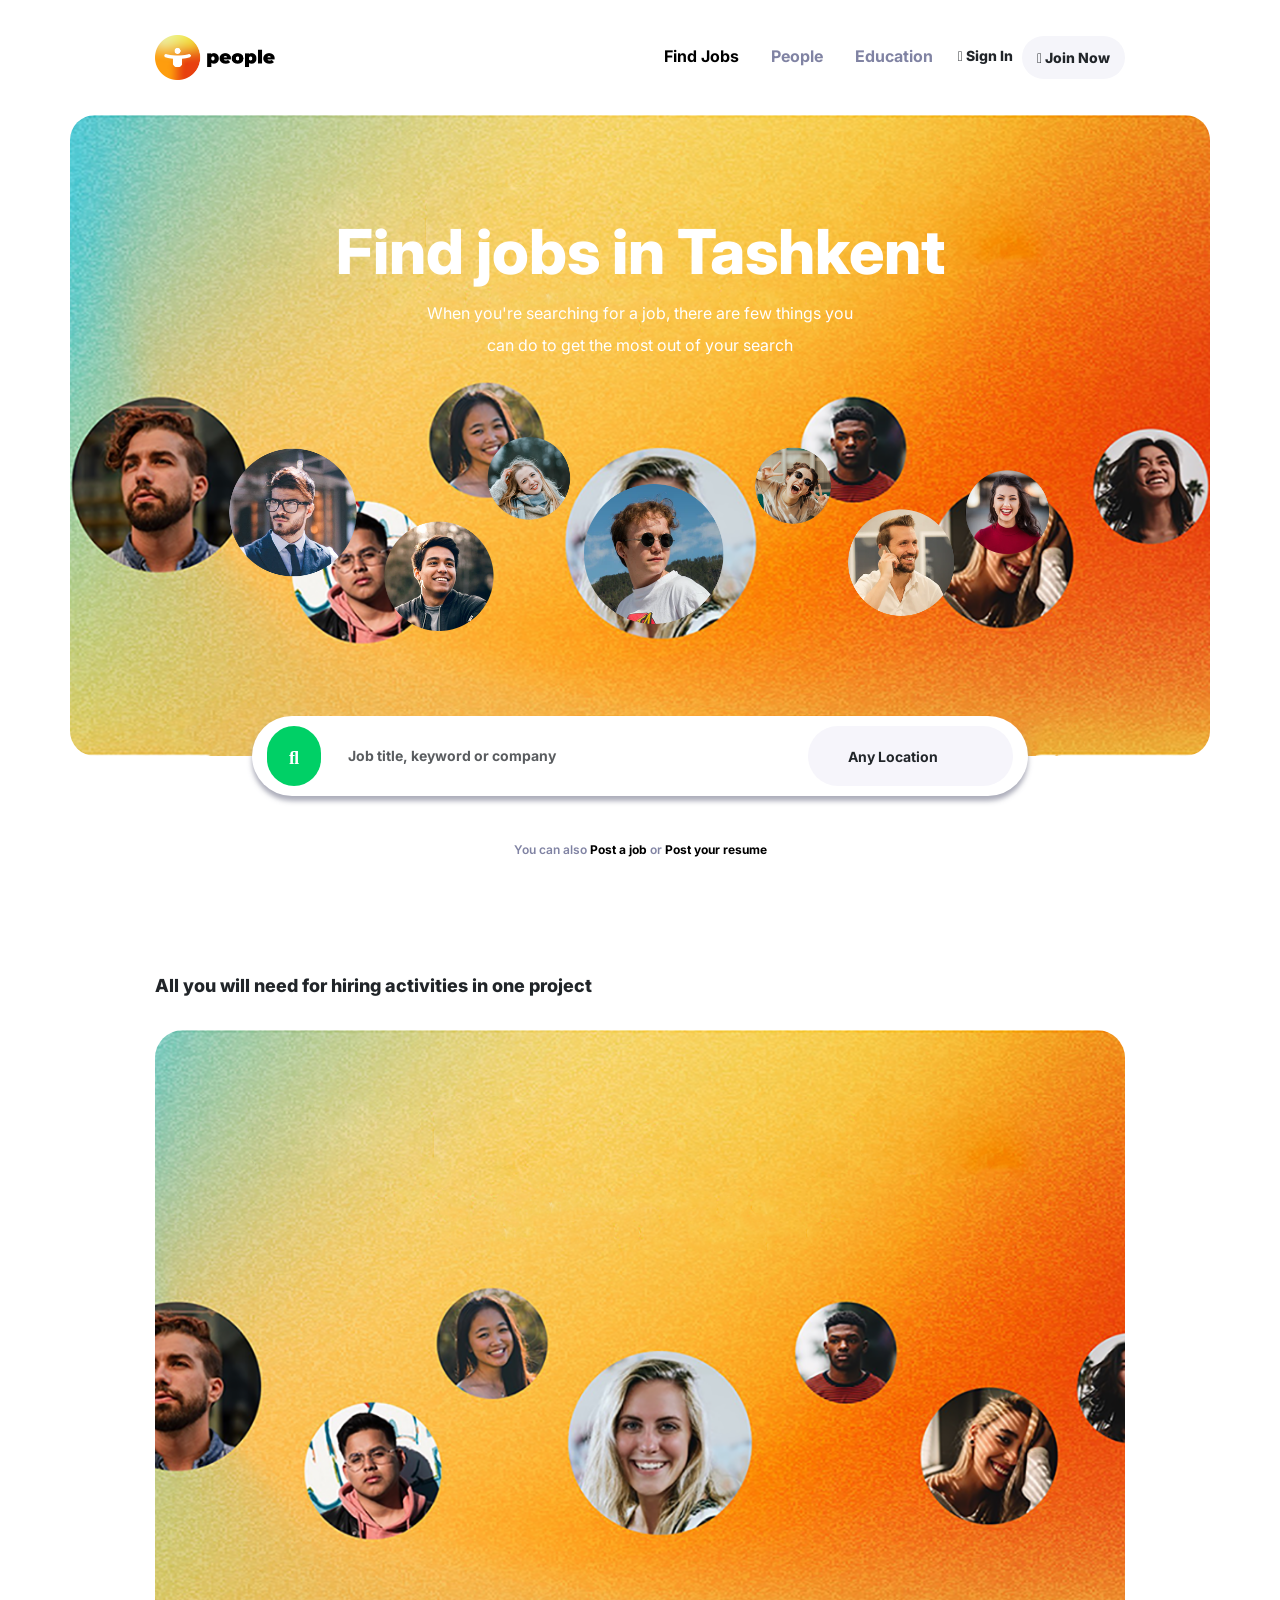
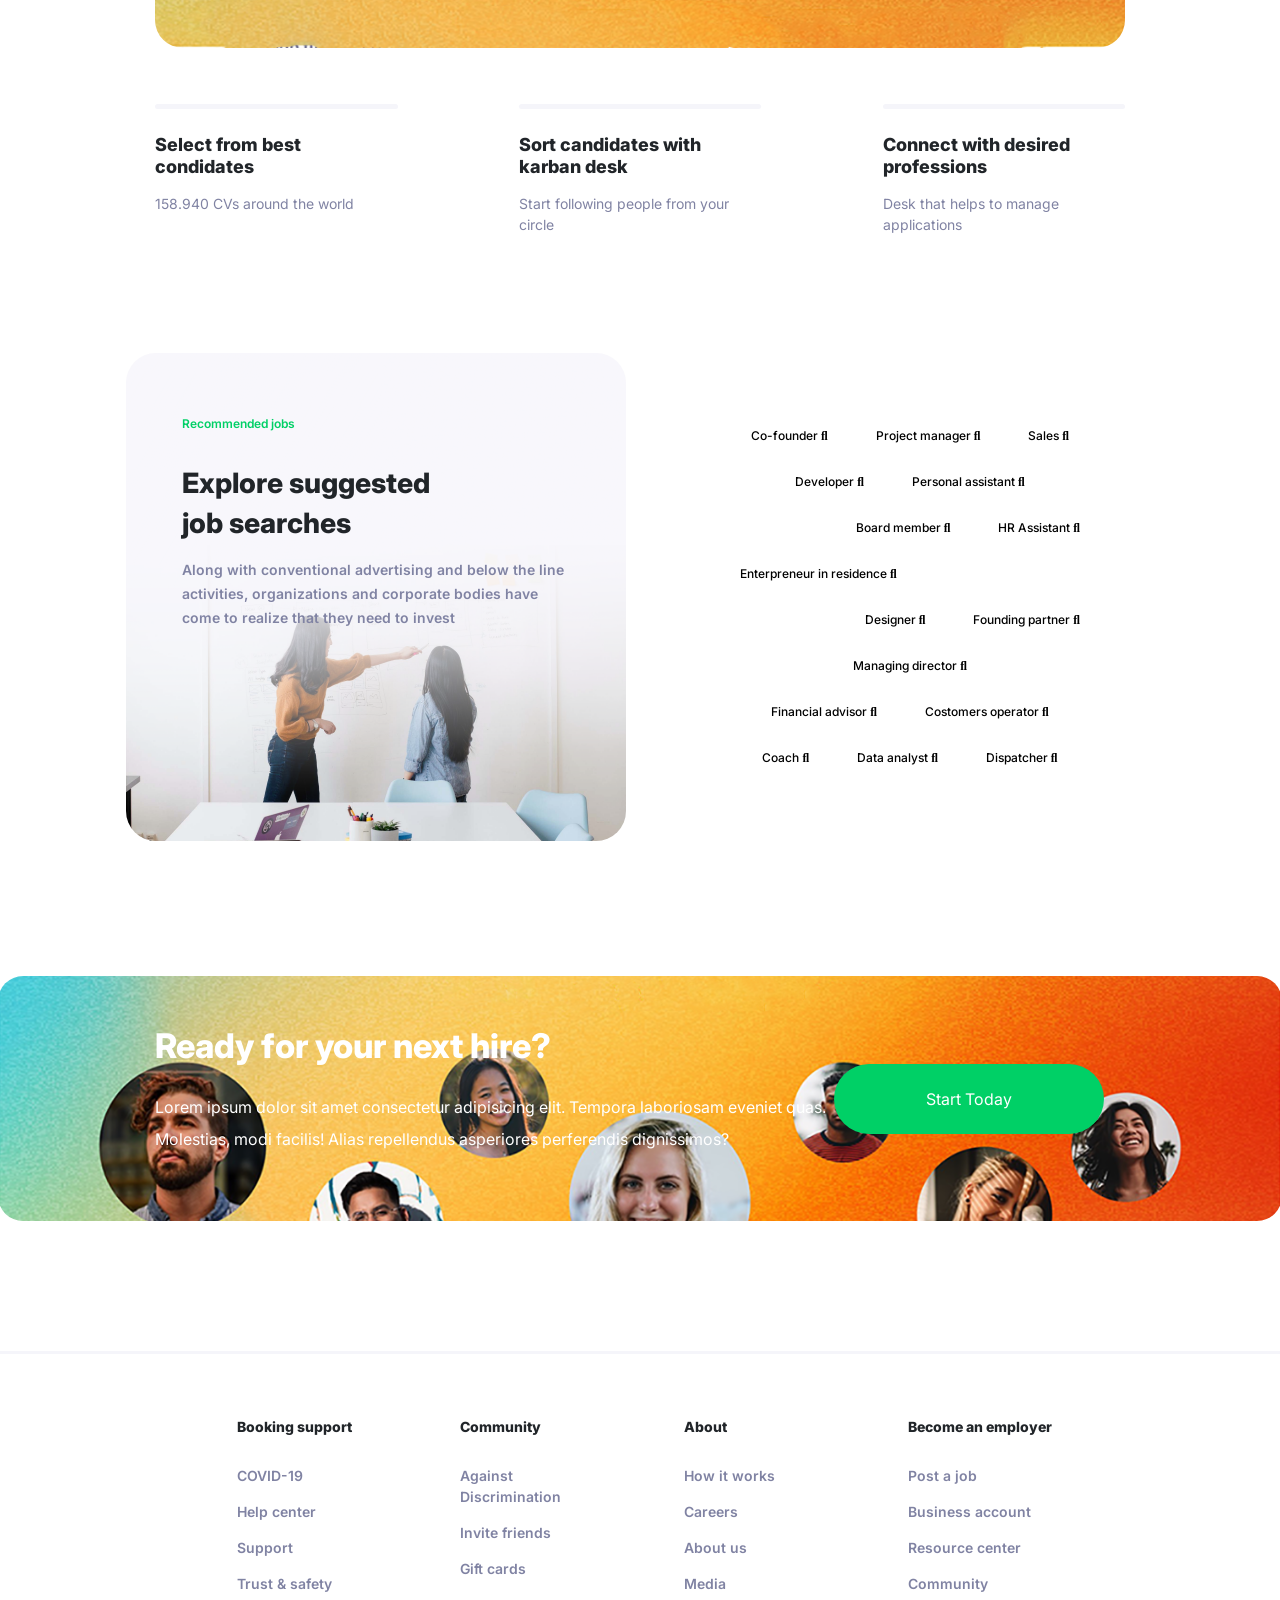
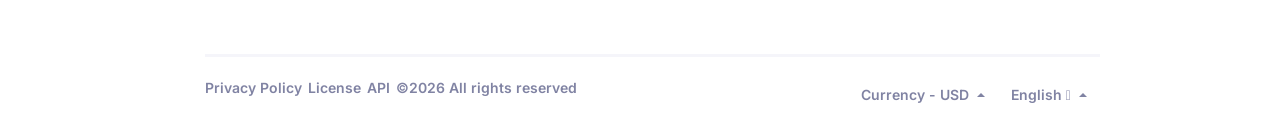
==== index.html @ fcd9ba25 "Update index.html" ====
<!DOCTYPE html>
<html lang="en">
<head>
    <meta charset="UTF-8">
    <meta http-equiv="X-UA-Compatible" content="IE=edge">
    <meta name="viewport" content="width=device-width, initial-scale=1.0">
    <title>People</title>
    <link href="https://cdn.jsdelivr.net/npm/bootstrap@5.1.3/dist/css/bootstrap.min.css" rel="stylesheet" integrity="sha384-1BmE4kWBq78iYhFldvKuhfTAU6auU8tT94WrHftjDbrCEXSU1oBoqyl2QvZ6jIW3" crossorigin="anonymous">
    <link rel="stylesheet" href="css/style.css">
    <link rel="preconnect" href="https://fonts.gstatic.com" crossorigin>
    <link href="https://fonts.googleapis.com/css2?family=Inter:wght@100;200;300;400;500;600;700;800;900&display=swap" rel="stylesheet">
    <link rel="stylesheet" href="css/all.css">
    <link rel="shortcut icon" href="img/icon.png" type="image/x-icon">
</head>
<body>
    <header class="fixed-top blur-effect">
        <div class="container">
            <div class="row justify-content-center">
                <div class="col-10 text-center">
                    <nav class="navbar">
                        <a class="navbar-brand" href="#">
                          <img src="img/people-logo.png" alt="" height="45">
                        </a>
                        <ul class="nav justify-content-end">
                          <li class="nav-item">
                            <a class="nav-link active" aria-current="page" href="#">Find Jobs</a>
                          </li>
                          <li class="nav-item">
                            <a class="nav-link" href="#">People</a>
                          </li>
                          <li class="nav-item">
                            <a class="nav-link" href="#">Education</a>
                          </li>
                          <a class="btn sign-in p-2" href="signin.html" type="submit"><i class="fa-solid fa-arrow-right-to-bracket"></i> Sign In</a>
                          <a class="btn join-now" href="signup.html"  type="submit"><i class="fa-solid fa-user-group"></i> Join Now</a>
                        </ul>
                      </nav>
                </div>
            </div>
        </div>
            
    
        
    </header>
    <div class="header">
        <div class="container">
            <div class="row justify-content-center">
              <div class="col-10 text-center">
                <div class="text text-white">
                  <h2 class="text-center">Find jobs in Tashkent</h2>
                  <p class="text-center">When you're searching for a job, there are few things you<br>can do to get the most out of your search</p>
              </div>
              <img src="img/header-img.png" class="w-100" alt="">
              </div>
            </div>
        </div>
    </div>
    
    <div class="header-form">
      <div class="container">
        <div class="row justify-content-center">
          <div class="col-8">
            <form action="" method="get">
              <button type="submit"><i class="fa-solid fa-magnifying-glass"></i></button>
              <input class="form-control" type="search" name="" id="" placeholder="Job title, keyword or company">
              <select class="form-select" aria-label="Default select example">
                <option selected><i class="fa-regular fa-location-dot"></i>Any Location</option>
                <option value="1">One</option>
                <option value="2">Two</option>
                <option value="3">Three</option>
              </select>
            </form>
            <p>You can also <span>Post a job</span> or <span>Post your resume</span></p>
          </div>
        </div>
      </div>
    </div>

    <section class="proccess">
      <div class="container">
        <div class="row justify-content-center">
          <div class="col-10">
            <h6>All you will need for hiring activities in one project</h6>
            <div class="proccess-img"></div>
            <div class="d-flex justify-content-between">
              <div class="proccess-card col-3">
                <div class="card-line"></div>
                <h6 class="card-title">Select from best condidates</h6>
                <p class="card-text">158.940 CVs around the world</p>
              </div>
              <div class="proccess-card col-3">
                <div class="card-line"></div>
                <h6 class="card-title">Sort candidates with karban desk</h6>
                <p class="card-text">Start following people from your circle</p>
              </div>
              <div class="proccess-card col-3">
                <div class="card-line"></div>
                <h6 class="card-title">Connect with desired professions</h6>
                <p class="card-text">Desk that helps to manage applications</p>
              </div>
            </div>
          </div>
        </div>
      </div>
    </section>

    <section class="cards">
      <div class="container">
        <div class="row d-flex justify-content-center">
          <div class="col-4 card-1">
            <p class="recommend">Recommended jobs</p>
            <h3 class="heading">Explore suggested <br> job searches</h3>
            <p class="paragraph">Along with conventional advertising and below the line activities, organizations and corporate bodies have come to realize that they need to invest</p>
          </div>
          <div class="col-4 card-2 align-items-center">
            <div class="d-flex justify-content-center">
              <a href="#" class="search-link">Co-founder <i class="fa-solid fa-magnifying-glass"></i></a>
              <a href="#" class="search-link">Project manager <i class="fa-solid fa-magnifying-glass"></i></a>
              <a href="#" class="search-link">Sales <i class="fa-solid fa-magnifying-glass"></i></a>
            </div>
            <div class="d-flex justify-content-center">
              <a href="#" class="search-link">Developer <i class="fa-solid fa-magnifying-glass"></i></a>
              <a href="#" class="search-link">Personal assistant <i class="fa-solid fa-magnifying-glass"></i></a>
            </div>
            <div class="d-flex justify-content-end">
              <a href="#" class="search-link">Board member <i class="fa-solid fa-magnifying-glass"></i></a>
              <a href="#" class="search-link">HR Assistant <i class="fa-solid fa-magnifying-glass"></i></a>
            </div>
            <div class="d-flex justify-content-start">
              <a href="#" class="search-link">Enterpreneur in residence <i class="fa-solid fa-magnifying-glass"></i></a>
            </div>
            <div class="d-flex justify-content-end">
              <a href="#" class="search-link">Designer <i class="fa-solid fa-magnifying-glass"></i></a>
              <a href="#" class="search-link">Founding partner <i class="fa-solid fa-magnifying-glass"></i></a>
            </div>
            <div class="d-flex justify-content-around">
              <a href="#" class="search-link">Managing director <i class="fa-solid fa-magnifying-glass"></i></a>
            </div>
            <div class="d-flex justify-content-center">
              <a href="#" class="search-link">Financial advisor <i class="fa-solid fa-magnifying-glass"></i></a>
              <a href="#" class="search-link">Costomers operator <i class="fa-solid fa-magnifying-glass"></i></a>
            </div>
            <div class="d-flex justify-content-center">
              <a href="#" class="search-link">Coach <i class="fa-solid fa-magnifying-glass"></i></a>
              <a href="#" class="search-link">Data analyst <i class="fa-solid fa-magnifying-glass"></i></a>
              <a href="#" class="search-link">Dispatcher <i class="fa-solid fa-magnifying-glass"></i></a>
            </div>
          </div>
        </div>
      </div>
    </section>

    <!-- <section class="top">
      <div class="container">
        <div class="row">
          <div class="col-10">
            <h6>Top level freelancers</h6>
            <div class="owl-carousel top-cards">
              .
            </div>
          </div>
        </div>
      </div>
    </section> -->

    <section class="hire">
      <div class="container">
        <div class="row justify-content-center">
          <div class="hire-content d-flex justify-content-center align-items-center">
            <div class="hire-text col-7">
              <h2 class="hire-title">Ready for your next hire?</h2>
              <p class="hire-paragraph">Lorem ipsum dolor sit amet consectetur adipisicing elit. Tempora laboriosam eveniet quas. Molestias, modi facilis! Alias repellendus asperiores perferendis dignissimos?</p>
            </div>
            <div class="col-3">
              <a href="" class="hire-link">Start Today</a>
            </div>
          </div>
        </div>
      </div>
    </section>

    <footer>
      <div class="container">
        <div class="row justify-content-center">
          <div class="footer-links col-10 d-flex justify-content-between">
            <div class="col-2 links">
              <ul>Booking support
                <li><a href="">COVID-19</a></li>
                <li><a href="">Help center</a></li>
                <li><a href="">Support</a></li>
                <li><a href="">Trust & safety</a></li>
              </ul>
            </div>
            <div class="col-2 links">
              <ul>Community
                <li><a href="">Against Discrimination</a></li>
                <li><a href="">Invite friends</a></li>
                <li><a href="">Gift cards</a></li>
              </ul>
            </div>
            <div class="col-2 links">
              <ul>About
                <li><a href="">How it works</a></li>
                <li><a href="">Careers</a></li>
                <li><a href="">About us</a></li>
                <li><a href="">Media</a></li>
              </ul>
            </div>
            <div class="col-3 links">
              <ul>Become an employer
                <li><a href="">Post a job</a></li>
                <li><a href="">Business account</a></li>
                <li><a href="">Resource center</a></li>
                <li><a href="">Community</a></li>
              </ul>
            </div>
          </div>
          <div class="col-10 footer-copyright d-flex justify-content-between">
            <div class="col-5 copyright d-flex justify-content-between">
              <a href="">Privacy Policy</a>
              <a href="">License</a>
              <a href="">API</a>
              <div class="copyright-bar">&copy;<script>document.write(new Date().getFullYear());</script> All rights reserved</div>
            </div>
            <div class="col-4 language d-flex justify-content-end">
              <div class="btn-group dropup">
                <button type="button" class="btn dropdown-toggle" data-bs-toggle="dropdown" aria-expanded="false">
                  Currency - USD
                </button>
                <ul class="dropdown-menu">
                  <li><a href="" class="dropdown-item">English</a></li>
                  <li><a href="" class="dropdown-item">Russian</a></li>
                  <li><a href="" class="dropdown-item">Uzbek</a></li>
                </ul>
              </div>
              <div class="btn-group dropup">
                <button type="button" class="btn dropdown-toggle" data-bs-toggle="dropdown" aria-expanded="false">
                  English <i class="fa-solid fa-earth-europe"></i>
                </button>
                <ul class="dropdown-menu">
                  <li><a href="" class="dropdown-item">English</a></li>
                  <li><a href="" class="dropdown-item">Russian</a></li>
                  <li><a href="" class="dropdown-item">Uzbek</a></li>
                </ul>
              </div>
            </div>
          </div>
        </div>
      </div>
    </footer>
    <script src="https://cdn.jsdelivr.net/npm/bootstrap@5.1.3/dist/js/bootstrap.bundle.min.js" integrity="sha384-ka7Sk0Gln4gmtz2MlQnikT1wXgYsOg+OMhuP+IlRH9sENBO0LRn5q+8nbTov4+1p" crossorigin="anonymous"></script>
</body>
</html>
---- css/style.css ----
@font-face {
    font-family: 'Font Awesome 6 Brands';
    font-style: normal;
    font-weight: 400;
    font-display: block;
    src: url("../webfonts/fa-brands-400.woff2") format("woff2"), url("../webfonts/fa-brands-400.ttf") format("truetype"); 
}
:root, :host {
    --fa-font-regular: normal 400 1em/1 "Font Awesome 6 Free"; }
  
  @font-face {
    font-family: 'Font Awesome 6 Free';
    font-style: normal;
    font-weight: 400;
    font-display: block;
    src: url("../webfonts/fa-regular-400.woff2") format("woff2"), url("../webfonts/fa-regular-400.ttf") format("truetype"); }
  
  .far,
  .fa-regular {
    font-family: 'Font Awesome 6 Free';
    font-weight: 400; 
}
:root, :host {
    --fa-font-solid: normal 900 1em/1 "Font Awesome 6 Free"; }
  
  @font-face {
    font-family: 'Font Awesome 6 Free';
    font-style: normal;
    font-weight: 900;
    font-display: block;
    src: url("../webfonts/fa-solid-900.woff2") format("woff2"), url("../webfonts/fa-solid-900.ttf") format("truetype"); }
  
  .fas,
  .fa-solid {
    font-family: 'Font Awesome 6 Free';
    font-weight: 900; }
  

*{
    text-decoration: none;
    box-sizing: content-box;
}

body{
    font-family: 'Inter', sans-serif;
}

a{
    text-decoration: none;
}

.navbar{
    padding: 30px 0;
}
.blur-effect{
    display: -webkit-box;
    display: -moz-box;
    display: -ms-flexbox;
    display: -webkit-flex;
    display: flex;
    flex-basis: auto;
    flex-direction: column;
    flex-shrink: 0;
    position: sticky;
    z-index: 10;
    background-color: rgba(255, 255, 255, 0.65);
    backdrop-filter: blur(14px);
    /* box-shadow: 0 4px 8px rgb(152 155 168 / 15%); */
}

.nav-link{
    color: #8083A3 !important;
    font-weight: 700;
    font-size: 16px;
}
.nav-item .active, .nav-link:hover{
    color: #000 !important;
}
.header .container{
    border-radius: 25px;
    padding: 100px 0 125px;
    background-image: url(../img/header-bg.png);
    background-size: cover;
    background-position: center;
}
.header .text{
    padding-bottom: 60px;
}
.header h2{
    font-weight: 800;
    font-size: 62px;
}
.header p{
    line-height: 32px;
}
.nav-item .disabled{
    color: #f6f5fb !important;
    font-size: 25px;
}
.header-form{
    position: relative;
    top: -40px;
}
.header-form form{
    height: 80px;
    display: flex;
    background: #fff;
    border-radius: 40px;
    margin-bottom: 45px;
    box-shadow: 0px 4px 7px 0px #999babd0;
    -webkit-box-shadow: 0px 5px 5px 0px #999babd0;
    -moz-box-shadow: 0px 5px 7px 0px #999babd0;
}
.header-form button{
    background: #00D066;
    border-radius: 31px;
    border: none;
    color: #fff;
    margin: 10px 15px;
    padding: 18px 22px;
    font-size: 18px;
}
.header-form input{
    border: none;
    height: 62px;
    font-weight: 700;
    background: none;
    border-radius: 0 !important;
    font-size: 14px;
}
.header-form input:focus, 
.header-form select:focus, 
.language button:focus,
.btn:focus,
.form-control:focus,
.form-check-input:focus {
    border: 1px solid #e4e6e8;
    box-shadow: none !important;
    background: none;
}
.header-form select{
    width: 225px;
    padding: 20px 40px;
    font-weight: 700;
    border-radius: 31px;
    margin: 10px 15px;
    background: #f6f5fb;
    border: none;
    font-size: 14px;
}
.header-form p{
    color: #8083A3;
    font-weight: 600;
    font-size: 12px;
    text-align: center;
}
.header-form span{
    font-weight: 700;
    color: #000;
}
.cards{
    margin: 98px 0 115px;
}
.card-1{
    padding: 62px 56px;
    background-image: url(../img/card-01.png);
    background-size: cover;
    background-position: bottom;
    border-radius: 30px;
    height: 364px;
}
.card-1, .card-2{
    margin: 20px;
}
.card-1 .recommend{
    color: #00D066;
    font-size: 12px;
    font-weight: 600;
    margin-bottom: 30px;
}
.card-1 .heading{
    line-height: 40px;
    font-weight: 800;
    margin-bottom: 15px;
}
.card-1 .paragraph{
    font-weight: 600;
    color: #8083A3;
    line-height: 24px;
    font-size: 14px;
}
.card-2{
    padding: 60px 50px;
    background-image: url(../img/card-02.jpg);
    background-size: cover;
    background-position: center;
    border-radius: 30px;
}
.search-link{
    padding: 10px 20px;
    background: #fff;
    color: #000;
    margin: 4px;
    border-radius: 26px;
    font-size: 12px;
    font-weight: 500;
}
.proccess{
    margin: 60px 0;
}
h6{
    font-size: 18px;
    font-weight: 800;
}
.proccess h6{
    margin-bottom: 34px;
}
.proccess-img{
    background-image: url(../img/header-bg.png);
    background-position: center;
    background-size: cover;
    height: 618px;
    border-radius: 28px;
    margin-bottom: 56px;
}
.card-line{
    height: 5px;
    background: #f5f5fa;
    border-radius: 5px;
    width: 100%;
    margin-bottom: 25px;
}
.card-title{
    margin-bottom: 15px !important;
}
.card-text{
    color: #8083A3;
    font-size: 14px;
}
.proccess-card:hover .card-line{
    background: #00D066;
}

.hire-content{
    border-radius: 25px;
    padding: 50px 60px;
    background-image: url(../img/header-bg.png);
    background-position: center;
    background-size: cover;
    color: #fff;
}
.hire-title{
    font-size: 34px;
    font-weight: 800;
    margin-bottom: 25px;
}
.hire-paragraph{
    line-height: 32px;
}
.hire-link{
    background: #00D066;
    padding: 25px 92px;
    border-radius: 50px;
    color: #fff;
}
.hire{
    margin-bottom: 130px;
}
footer{
    background: #fff;
    border-top: 3px solid #f5f5fa;
    padding: 62px 115px 0;
}
.links ul{
    list-style: none;
    font-weight: 800;
    font-size: 14px;
}
.links li{
    font-weight: 600;
    margin-bottom: 15px;
}
.links a{
    color: #8083A3;
}
.links li:first-child{
    margin-top: 28px;
}
.links li:last-child{
    margin-bottom: 60px !important;
}
.footer-copyright{
    border-top: 3px solid #f5f5fa;
    padding: 20px 0;
}
.copyright{
    color: #8083A3 !important;
    font-weight: 600;
    font-size: 14px;
}
.copyright a{
    color: #8083A3;
}
.language button{
    color: #8083A3;
    font-size: 14px;
    font-weight: 600;
}
.sign-in, .join-now{
    font-weight: 800;
    font-size: 14px;
}
.join-now{
    background: #f5f5fa;
    padding: 10px 14px;
    border-radius: 22px;

}
.background{
    border-radius: 40px;
    background-image: url(../img/header-bg.png);
    background-position: center;
    background-size: cover;
    padding-top: 120px;
    padding-bottom: 75px;
    margin-right: 120px !important;
}
.background .title,
.background .ask-btn{
    margin: 46px;
    color: #fff;
}
.background .title{
    font-weight: 800;
    font-size: 48px;
}
.background .ask-btn{
    padding: 24px;
    background-color: rgba(0, 0, 0, 0.15);
    backdrop-filter: blur(25px) !important;
    border-radius: 15px;
    font-size: 16px;
    font-weight: 800;
    margin-bottom: 0 !important;
}
.ask-btn p{
    margin: 0 !important;
}
.ask-btn .btn{
    background-color: #00D066;
    color: #fff;
    border-radius: 30px;
}
.btn-success{
    background-color: #00D066 !important;
    border: none !important;
}
.form-check-input{
    background-color: #f5f5fa !important;
    border: none !important;
    height: 20px;
    width: 20px;
}
.signup-form .btn-success{
    border-radius: 30px;
}
.form-check-label{
    font-size: 14px;
    font-weight: 600;
    color: #8083A3;
}
.form-control, .label{
    height: auto !important;
    color: #000;
    font-weight: 800;
    border-radius: 10px;
    font-size: 16px;
}
.label{
    color: #000;
    font-weight: 600;
}

.form-check-input:checked[type=checkbox]{
    background-color: #00D066 !important;
}
.signup-form .text{
    font-size: 14px;
    color: #8083A3;
}
.signup-form h2{
    font-size: 34px;
    font-weight: 800;
}
.divider{
    background-color: #f5f5fa;
    height: 3px;
    border-radius: 3px;
    text-align: center;
}

.btn svg{
    padding-right: 18px;
}
.signup-with .btn{
    border: 1px solid #e4e6e8;
    color: #8083A3;
    font-weight: 600
}
.reset{
    font-size: 14px;
    color: #8083A3;
    font-weight: 600;
}
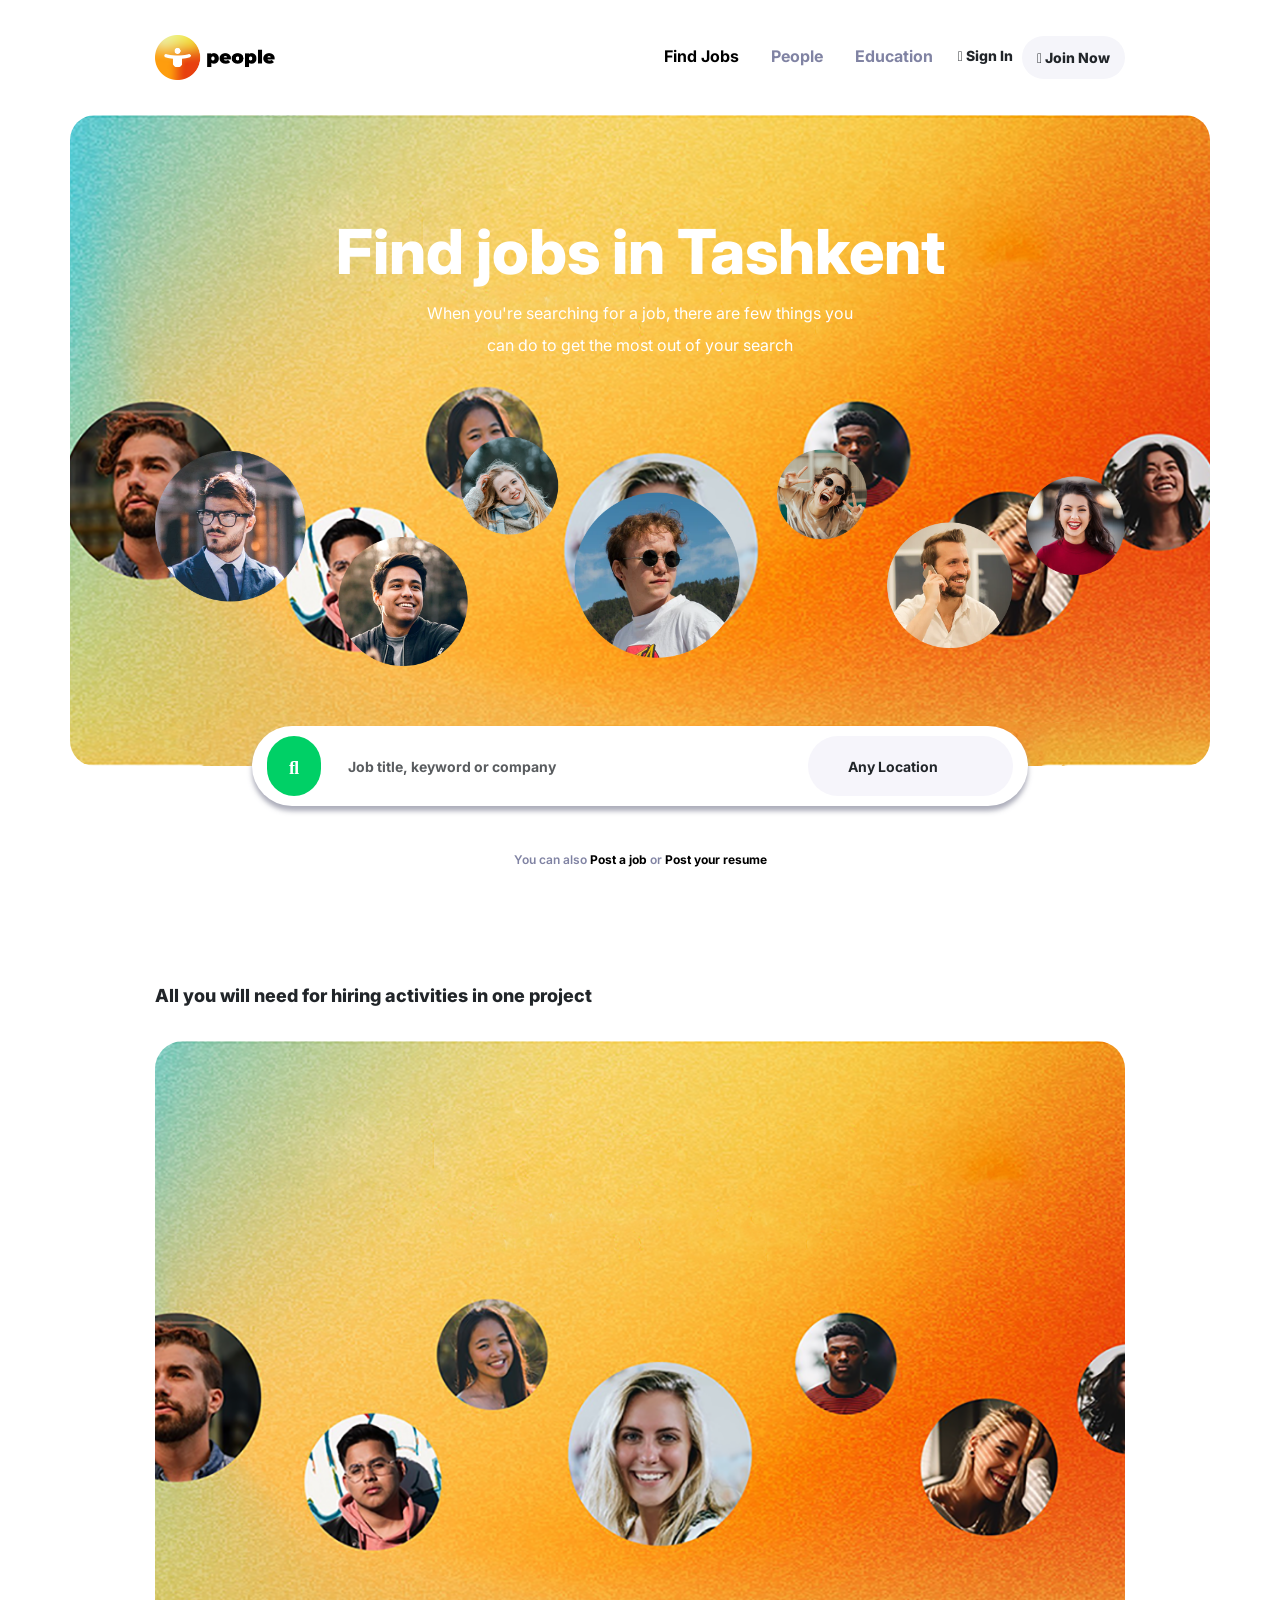
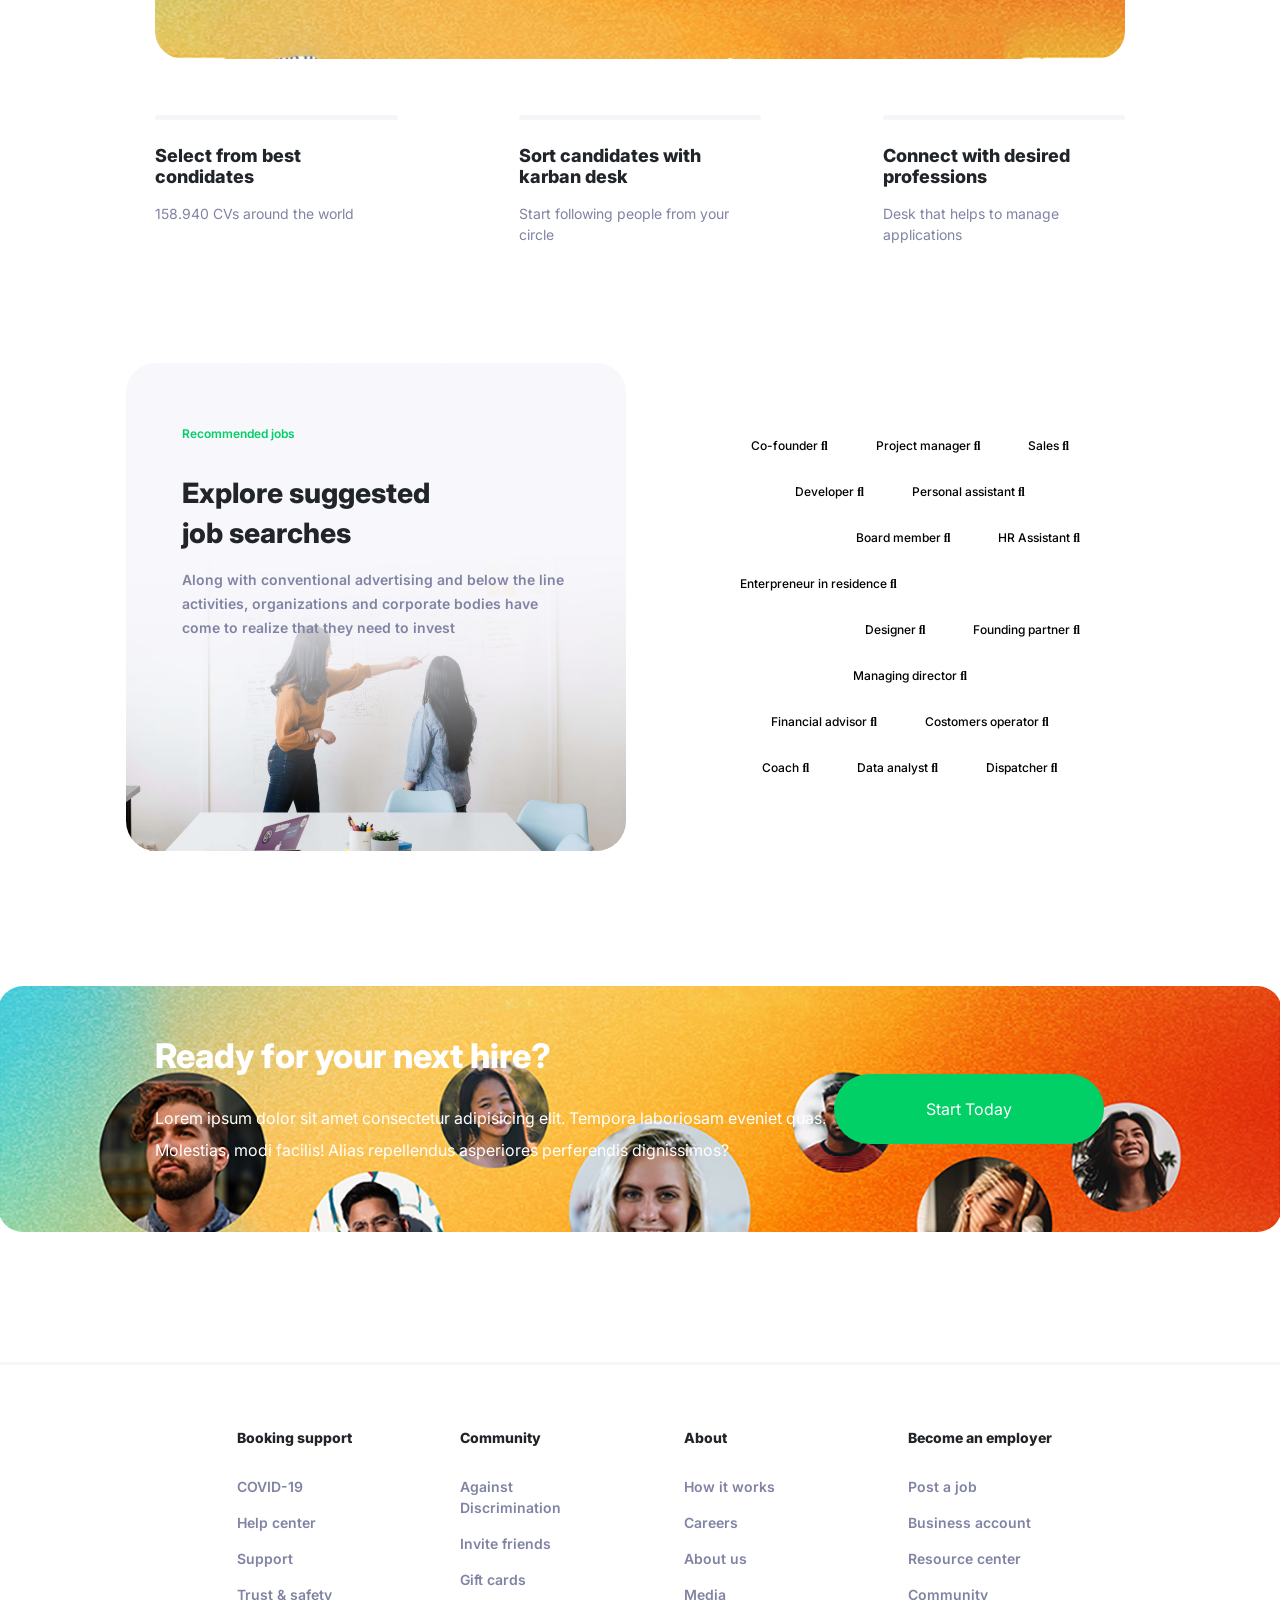
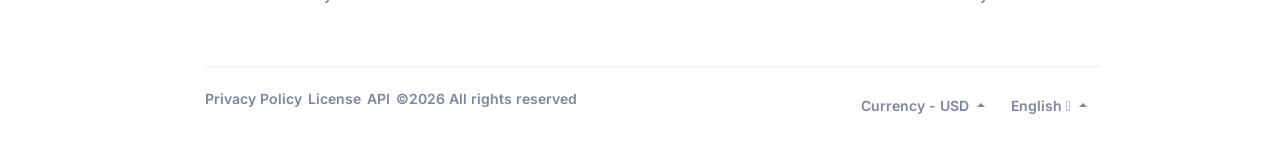
==== commit 7e6e8e26: "Update index.html" ====
--- a/index.html
+++ b/index.html
@@ -11,6 +11,10 @@
     <link href="https://fonts.googleapis.com/css2?family=Inter:wght@100;200;300;400;500;600;700;800;900&display=swap" rel="stylesheet">
     <link rel="stylesheet" href="css/all.css">
     <link rel="shortcut icon" href="img/icon.png" type="image/x-icon">
+    <link rel="icon" href="img/favicon_32x32.png" sizes="32x32">
+    <link rel="icon" href="img/favicon_48x48.png" sizes="48x48">
+    <link rel="icon" href="img/favicon_96x96.png" sizes="96x96">
+    <link rel="icon" href="img/favicon_144x144.png" sizes="144x144">
 </head>
 <body>
     <header class="fixed-top blur-effect">
--- a/css/style.css
+++ b/css/style.css
@@ -48,6 +48,29 @@
 a{
     text-decoration: none;
 }
+
+ /* width */
+ body::-webkit-scrollbar {
+    width: 10px;
+  }
+  
+  /* Track */
+  body::-webkit-scrollbar-track {
+    background: #fff;
+  }
+  
+  /* Handle */
+  body::-webkit-scrollbar-thumb {
+    background: #8083A3;
+    border-radius: 10px;
+    width: 5px;
+    box-shadow: inset 0 0 5px rgba(0, 0, 0, 0.25);
+  }
+  
+  /* Handle on hover */
+  body::-webkit-scrollbar-thumb:hover {
+    background: #00D066;
+  } 
 
 .navbar{
     padding: 30px 0;
@@ -63,8 +86,8 @@
     flex-shrink: 0;
     position: sticky;
     z-index: 10;
-    background-color: rgba(255, 255, 255, 0.65);
-    backdrop-filter: blur(14px);
+    background-color: rgba(255, 255, 255, 0.75);
+    backdrop-filter: blur(15px);
     /* box-shadow: 0 4px 8px rgb(152 155 168 / 15%); */
 }
 
@@ -78,7 +101,7 @@
 }
 .header .container{
     border-radius: 25px;
-    padding: 100px 0 125px;
+    padding: 100px 0;
     background-image: url(../img/header-bg.png);
     background-size: cover;
     background-position: center;
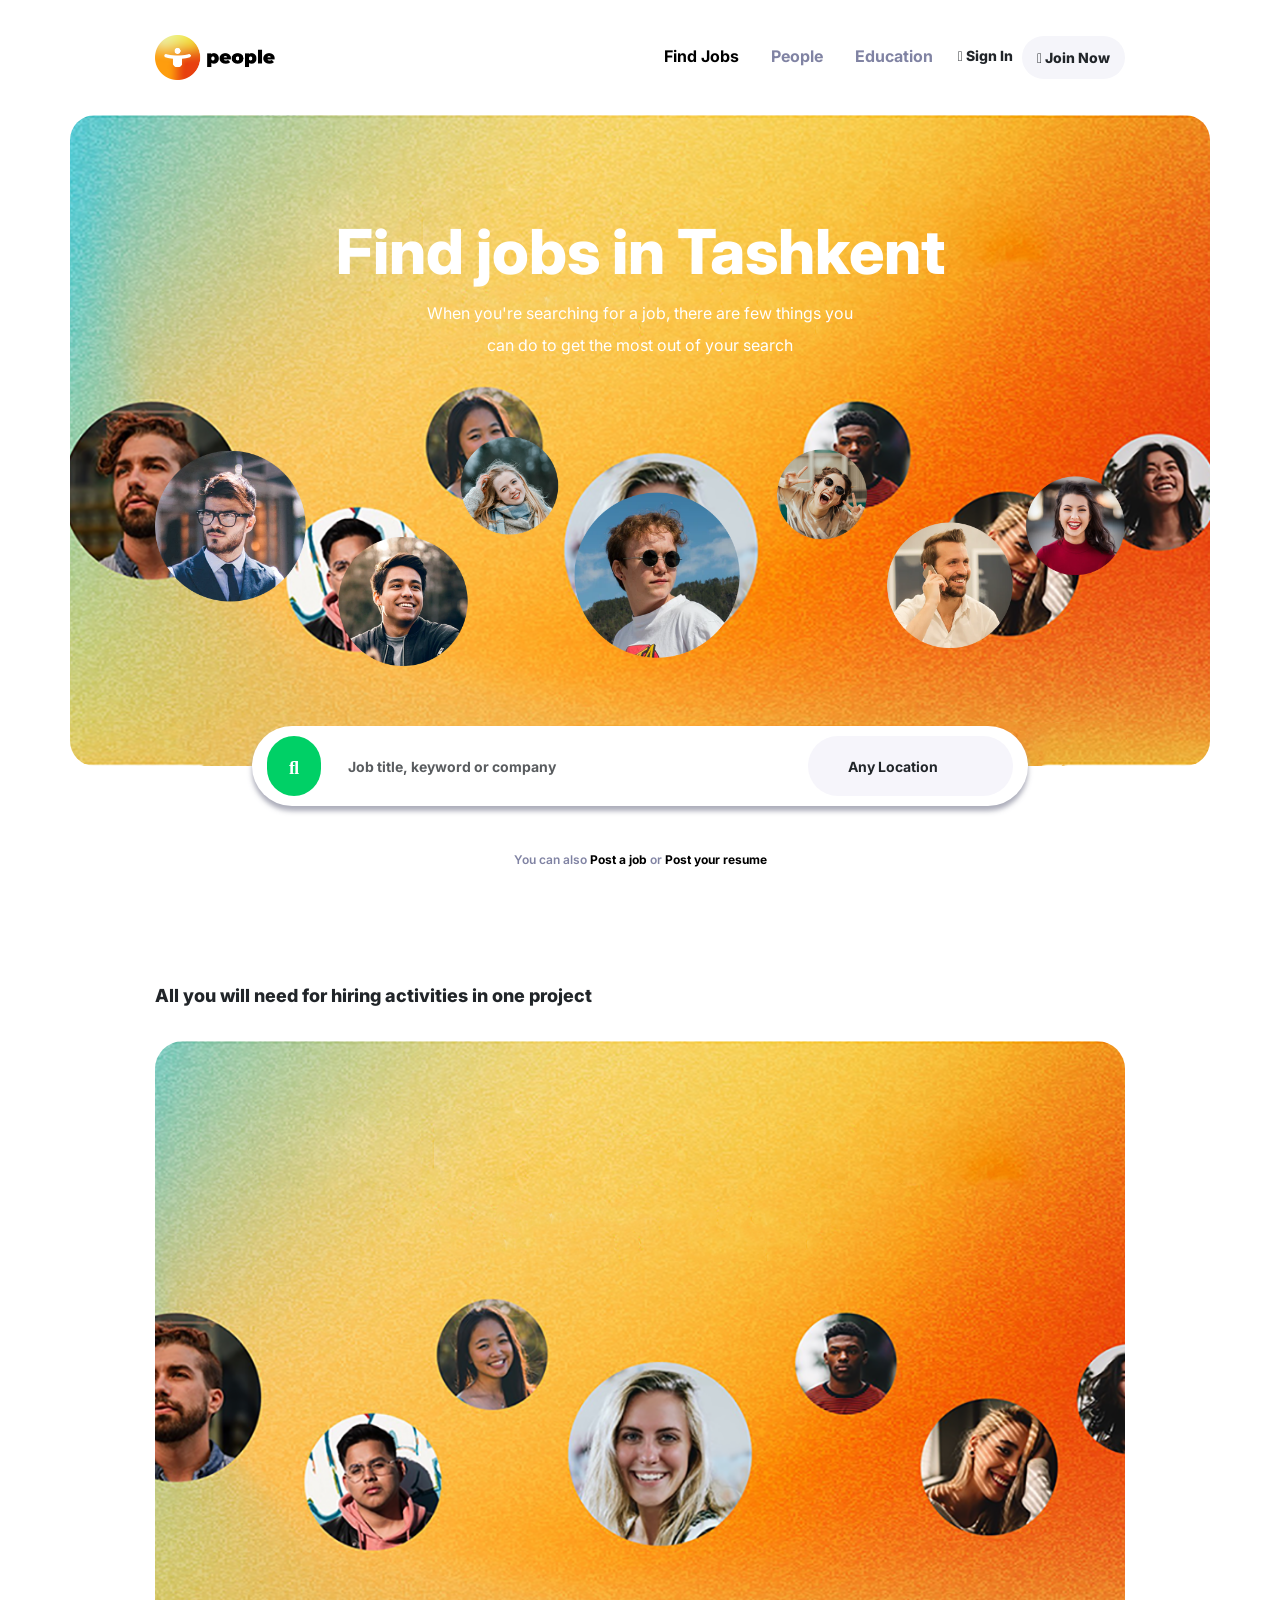
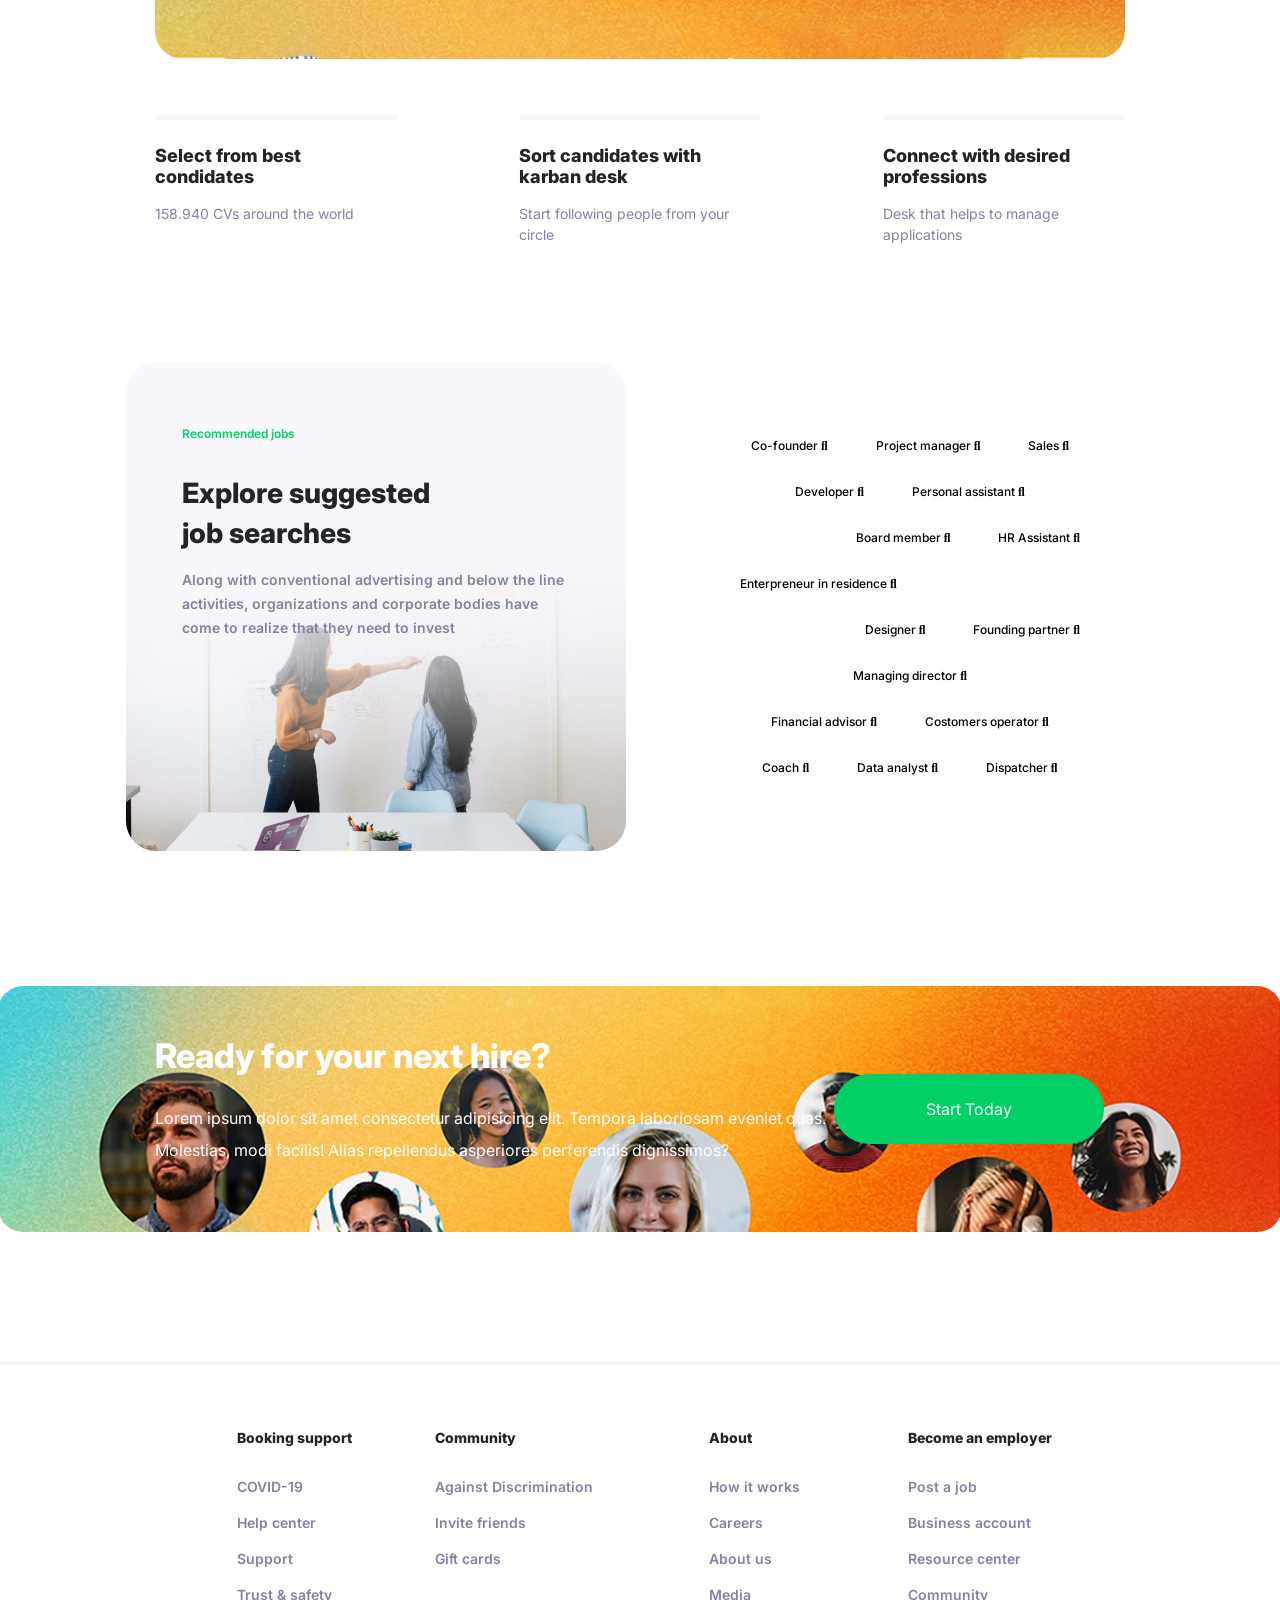
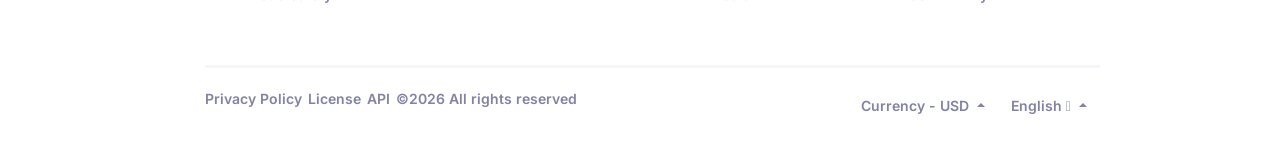
==== commit e304df8a: "Update index.html" ====
--- a/index.html
+++ b/index.html
@@ -195,7 +195,7 @@
                 <li><a href="">Trust & safety</a></li>
               </ul>
             </div>
-            <div class="col-2 links">
+            <div class="col-3 links">
               <ul>Community
                 <li><a href="">Against Discrimination</a></li>
                 <li><a href="">Invite friends</a></li>
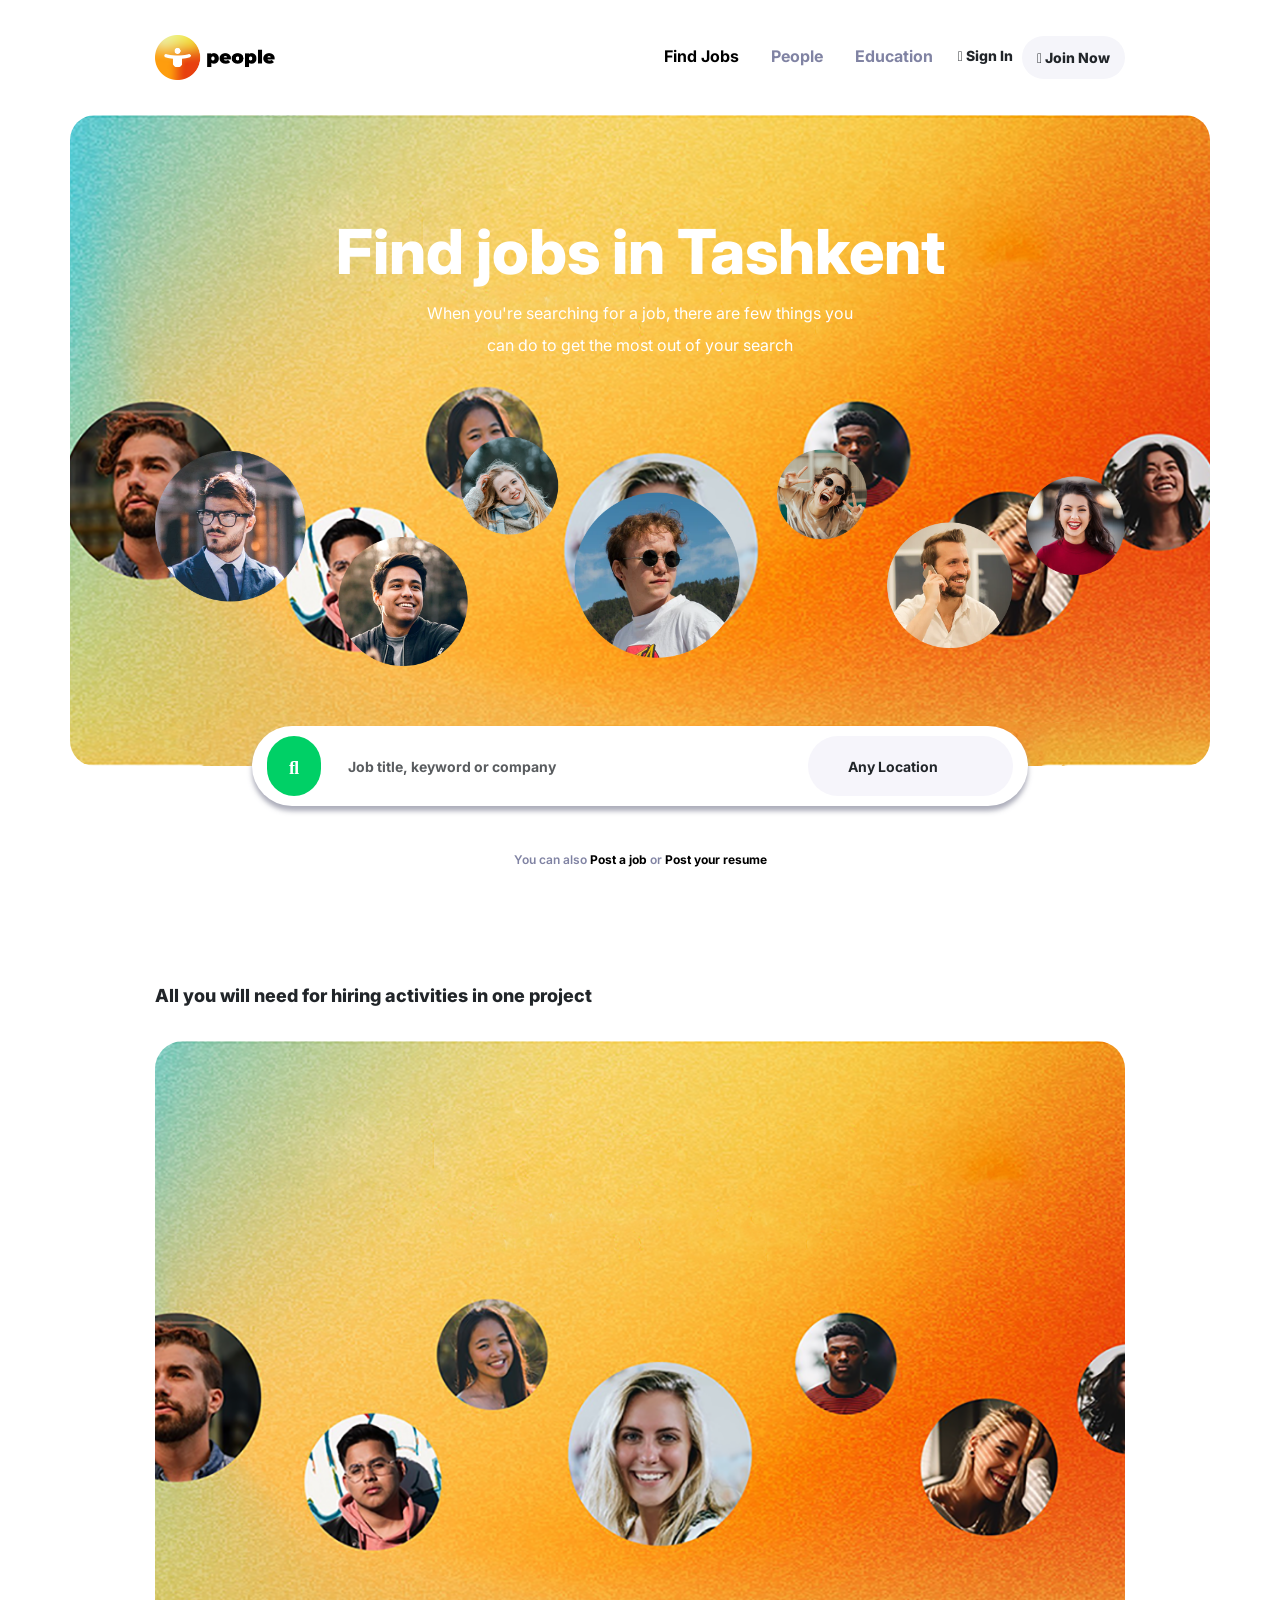
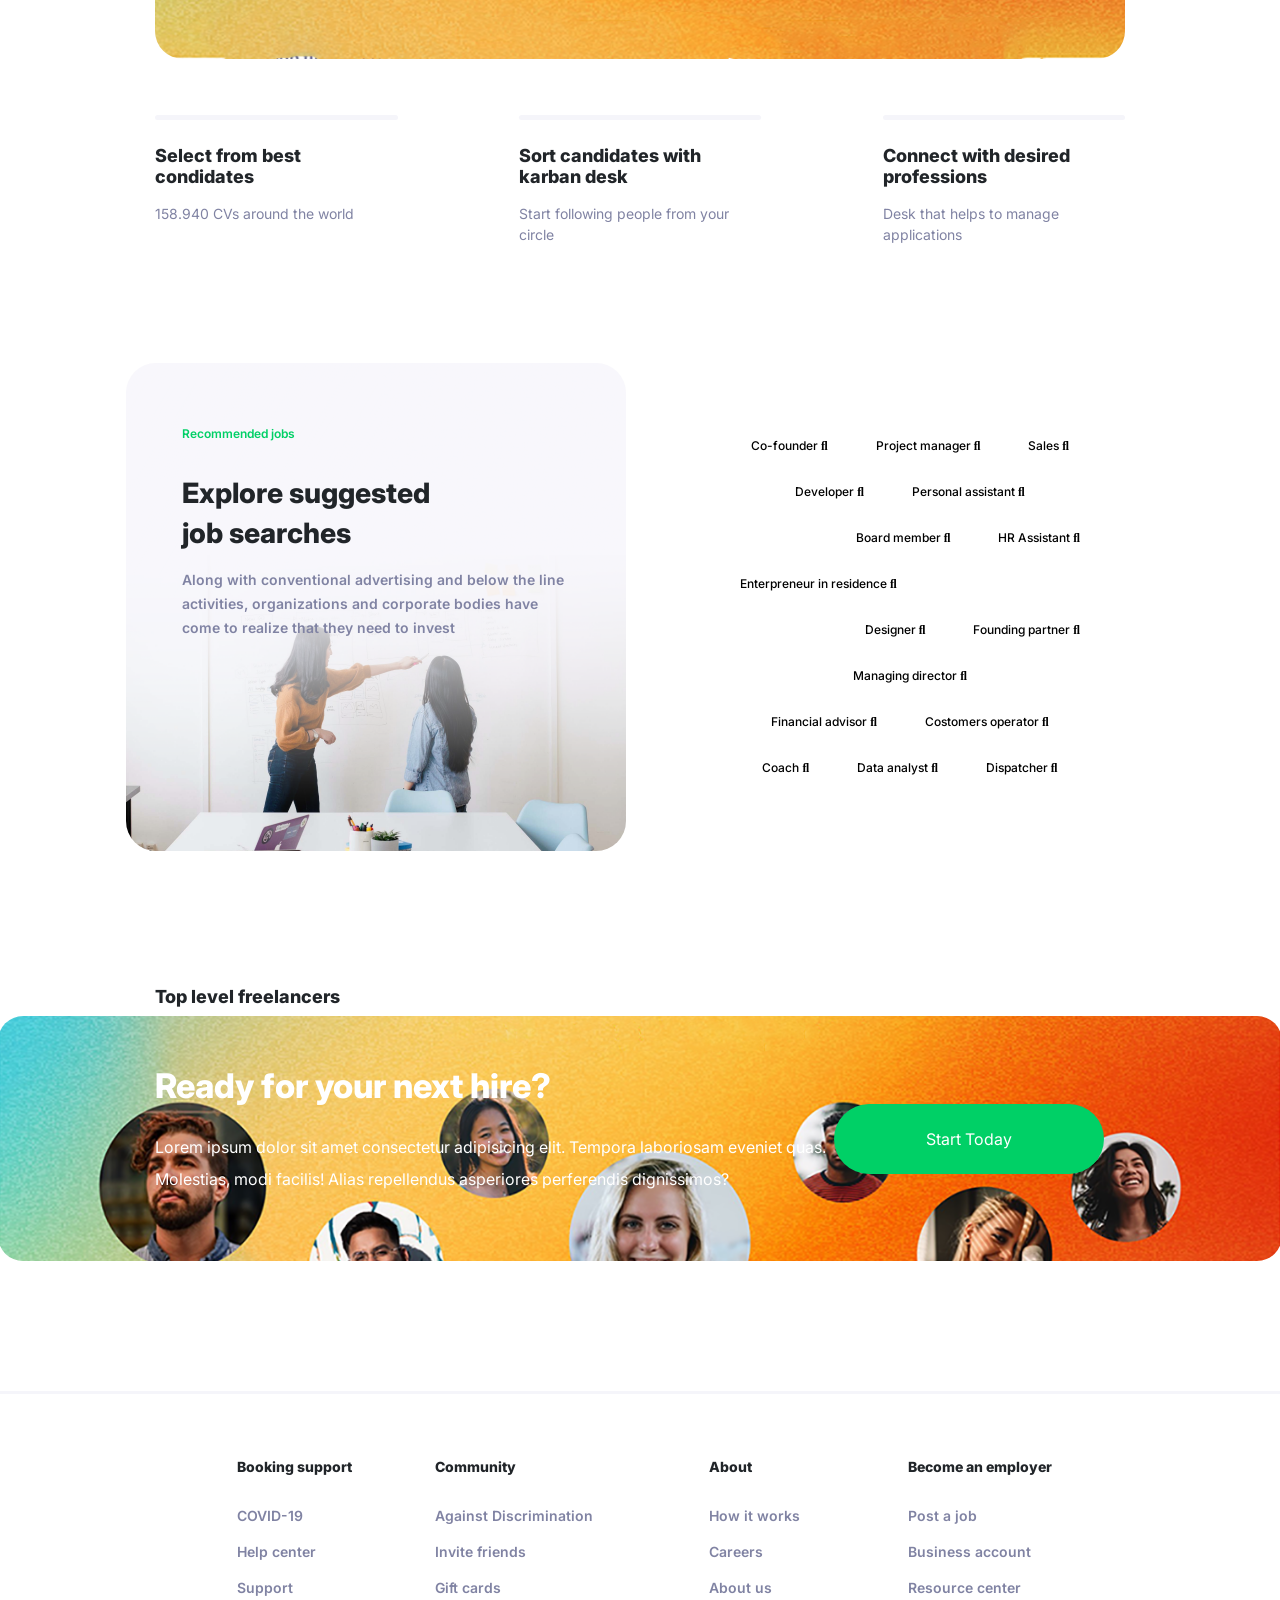
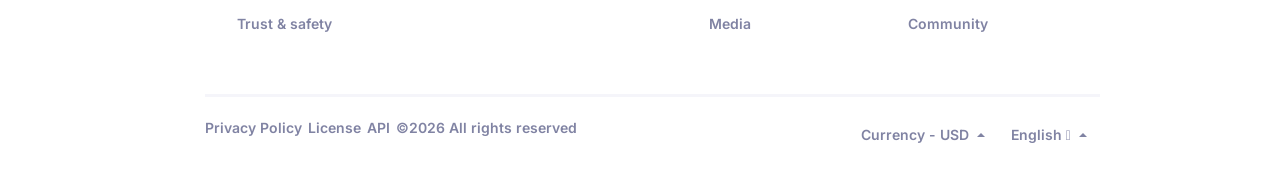
==== commit 5959a85a: "Add carousel" ====
--- a/index.html
+++ b/index.html
@@ -6,10 +6,11 @@
     <meta name="viewport" content="width=device-width, initial-scale=1.0">
     <title>People</title>
     <link href="https://cdn.jsdelivr.net/npm/bootstrap@5.1.3/dist/css/bootstrap.min.css" rel="stylesheet" integrity="sha384-1BmE4kWBq78iYhFldvKuhfTAU6auU8tT94WrHftjDbrCEXSU1oBoqyl2QvZ6jIW3" crossorigin="anonymous">
-    <link rel="stylesheet" href="css/style.css">
     <link rel="preconnect" href="https://fonts.gstatic.com" crossorigin>
     <link href="https://fonts.googleapis.com/css2?family=Inter:wght@100;200;300;400;500;600;700;800;900&display=swap" rel="stylesheet">
     <link rel="stylesheet" href="css/all.css">
+    <link rel="stylesheet" href="css/owl.carousel.css">
+    <link rel="stylesheet" href="css/style.css">
     <link rel="shortcut icon" href="img/icon.png" type="image/x-icon">
     <link rel="icon" href="img/favicon_32x32.png" sizes="32x32">
     <link rel="icon" href="img/favicon_48x48.png" sizes="48x48">
@@ -154,18 +155,22 @@
       </div>
     </section>
 
-    <!-- <section class="top">
-      <div class="container">
-        <div class="row">
+    <section class="top">
+      <div class="container">
+        <div class="row justify-content-center">
           <div class="col-10">
             <h6>Top level freelancers</h6>
-            <div class="owl-carousel top-cards">
-              .
-            </div>
-          </div>
-        </div>
-      </div>
-    </section> -->
+            <div class="owl-carousel top-cards justify-content-around">
+              <div class="item">
+                <img src="img/icon.png" alt="" class="rounded top-img mb-4">
+                <p class="card-title">Tamas Bunce</p>
+                <p class="card-paragraph">Contruction manager</p>
+              </div>
+            </div>
+          </div>
+        </div>
+      </div>
+    </section>
 
     <section class="hire">
       <div class="container">
@@ -252,6 +257,35 @@
         </div>
       </div>
     </footer>
+    <div class="scrollbar"></div>
+
+    <script src="js/jquery.min.js"></script>
+    <script src="js/owl.carousel.js"></script>
+    <script src="js/owl.carousel.min.js"></script>
     <script src="https://cdn.jsdelivr.net/npm/bootstrap@5.1.3/dist/js/bootstrap.bundle.min.js" integrity="sha384-ka7Sk0Gln4gmtz2MlQnikT1wXgYsOg+OMhuP+IlRH9sENBO0LRn5q+8nbTov4+1p" crossorigin="anonymous"></script>
+    <script>
+      $(document).ready(function() {
+              var owl = $('.owl-carousel');
+              owl.owlCarousel({
+                loop: true,
+                margin:10,
+                nav:true,
+                responsive: {
+                  0: {
+                    items: 1
+                  },
+                  576: {
+                    items: 4
+                  },
+                  992: {
+                    items: 4
+                  },
+                  1400: {
+                    items: 4
+                  }
+                }
+              })
+            })
+    </script>
 </body>
 </html>
--- a/css/style.css
+++ b/css/style.css
@@ -3,79 +3,126 @@
     font-style: normal;
     font-weight: 400;
     font-display: block;
-    src: url("../webfonts/fa-brands-400.woff2") format("woff2"), url("../webfonts/fa-brands-400.ttf") format("truetype"); 
-}
-:root, :host {
-    --fa-font-regular: normal 400 1em/1 "Font Awesome 6 Free"; }
-  
-  @font-face {
+    src: url("../webfonts/fa-brands-400.woff2") format("woff2"), url("../webfonts/fa-brands-400.ttf") format("truetype");
+}
+
+:root,
+:host {
+    --fa-font-regular: normal 400 1em/1 "Font Awesome 6 Free";
+}
+
+@font-face {
     font-family: 'Font Awesome 6 Free';
     font-style: normal;
     font-weight: 400;
     font-display: block;
-    src: url("../webfonts/fa-regular-400.woff2") format("woff2"), url("../webfonts/fa-regular-400.ttf") format("truetype"); }
-  
-  .far,
-  .fa-regular {
+    src: url("../webfonts/fa-regular-400.woff2") format("woff2"), url("../webfonts/fa-regular-400.ttf") format("truetype");
+}
+
+.far,
+.fa-regular {
     font-family: 'Font Awesome 6 Free';
-    font-weight: 400; 
-}
-:root, :host {
-    --fa-font-solid: normal 900 1em/1 "Font Awesome 6 Free"; }
-  
-  @font-face {
+    font-weight: 400;
+}
+
+:root,
+:host {
+    --fa-font-solid: normal 900 1em/1 "Font Awesome 6 Free";
+}
+
+@font-face {
     font-family: 'Font Awesome 6 Free';
     font-style: normal;
     font-weight: 900;
     font-display: block;
-    src: url("../webfonts/fa-solid-900.woff2") format("woff2"), url("../webfonts/fa-solid-900.ttf") format("truetype"); }
-  
-  .fas,
-  .fa-solid {
+    src: url("../webfonts/fa-solid-900.woff2") format("woff2"), url("../webfonts/fa-solid-900.ttf") format("truetype");
+}
+
+.fas,
+.fa-solid {
     font-family: 'Font Awesome 6 Free';
-    font-weight: 900; }
-  
-
-*{
+    font-weight: 900;
+}
+
+
+* {
     text-decoration: none;
     box-sizing: content-box;
 }
 
-body{
+html:not(.style-scope) {
+    --ytd-scrollbar-width: 8px;
+}
+
+html:not(.style-scope)[standardized-themed-scrollbar] {
+    scrollbar-color: var(--yt-spec-text-secondary) transparent;
+}
+
+
+
+.ytp-big-mode:not(.ytp-touch-mode) ::-webkit-scrollbar {
+    width: 15px
+}
+
+.html5-video-player:not(.ytp-touch-mode) ::-webkit-scrollbar-track {
+    background-color: #424242
+}
+
+.html5-video-player:not(.ytp-touch-mode) ::-webkit-scrollbar-thumb {
+    background-color: #8e8e8e;
+    border: 1px solid #424242;
+    border-radius: 5px;
+}
+
+.ytp-big-mode:not(.ytp-touch-mode) ::-webkit-scrollbar-thumb {
+    border-radius: 8px
+}
+
+body {
     font-family: 'Inter', sans-serif;
 }
 
-a{
+a {
     text-decoration: none;
 }
 
- /* width */
- body::-webkit-scrollbar {
-    width: 10px;
-  }
-  
-  /* Track */
-  body::-webkit-scrollbar-track {
-    background: #fff;
-  }
-  
-  /* Handle */
-  body::-webkit-scrollbar-thumb {
-    background: #8083A3;
-    border-radius: 10px;
-    width: 5px;
-    box-shadow: inset 0 0 5px rgba(0, 0, 0, 0.25);
-  }
-  
-  /* Handle on hover */
-  body::-webkit-scrollbar-thumb:hover {
-    background: #00D066;
-  } 
-
-.navbar{
+/* width */
+body::-webkit-scrollbar {
+    width: 16px;
+    height: 16px;
+}
+
+
+/* Track */
+body::-webkit-scrollbar-track {
+    background-color: #f5f5fa;
+    padding: 7px;
+}
+
+/* Handle */
+body::-webkit-scrollbar-thumb {
+    /* box-shadow: inset 0 0 5px rgba(0, 0, 0, 0.25); */
+    border-radius: 8px;
+    border: 4px solid transparent;
+    background-clip: content-box;
+    background-color: #8e8e8e;
+}
+
+/* Handle on hover */
+body::-webkit-scrollbar-thumb:hover {
+    background-clip: content-box;
+    background-color: #8083A3;
+}
+
+.scrollbar {
+    scrollbar-color: #fff;
+}
+
+.navbar {
     padding: 30px 0;
 }
-.blur-effect{
+
+.blur-effect {
     display: -webkit-box;
     display: -moz-box;
     display: -ms-flexbox;
@@ -87,44 +134,57 @@
     position: sticky;
     z-index: 10;
     background-color: rgba(255, 255, 255, 0.75);
+    -moz-background-color: rgb(255, 255, 255);
     backdrop-filter: blur(15px);
+    -moz-backdrop-filter: blur(15px);
+    -webkit-backdrop-filter: blur(15px);
+    /* filter: blur(15px); */
     /* box-shadow: 0 4px 8px rgb(152 155 168 / 15%); */
 }
 
-.nav-link{
+.nav-link {
     color: #8083A3 !important;
     font-weight: 700;
     font-size: 16px;
 }
-.nav-item .active, .nav-link:hover{
+
+.nav-item .active,
+.nav-link:hover {
     color: #000 !important;
 }
-.header .container{
+
+.header .container {
     border-radius: 25px;
     padding: 100px 0;
     background-image: url(../img/header-bg.png);
     background-size: cover;
     background-position: center;
 }
-.header .text{
+
+.header .text {
     padding-bottom: 60px;
 }
-.header h2{
+
+.header h2 {
     font-weight: 800;
     font-size: 62px;
 }
-.header p{
+
+.header p {
     line-height: 32px;
 }
-.nav-item .disabled{
+
+.nav-item .disabled {
     color: #f6f5fb !important;
     font-size: 25px;
 }
-.header-form{
+
+.header-form {
     position: relative;
     top: -40px;
 }
-.header-form form{
+
+.header-form form {
     height: 80px;
     display: flex;
     background: #fff;
@@ -134,7 +194,8 @@
     -webkit-box-shadow: 0px 5px 5px 0px #999babd0;
     -moz-box-shadow: 0px 5px 7px 0px #999babd0;
 }
-.header-form button{
+
+.header-form button {
     background: #00D066;
     border-radius: 31px;
     border: none;
@@ -143,7 +204,8 @@
     padding: 18px 22px;
     font-size: 18px;
 }
-.header-form input{
+
+.header-form input {
     border: none;
     height: 62px;
     font-weight: 700;
@@ -151,8 +213,9 @@
     border-radius: 0 !important;
     font-size: 14px;
 }
-.header-form input:focus, 
-.header-form select:focus, 
+
+.header-form input:focus,
+.header-form select:focus,
 .language button:focus,
 .btn:focus,
 .form-control:focus,
@@ -161,7 +224,8 @@
     box-shadow: none !important;
     background: none;
 }
-.header-form select{
+
+.header-form select {
     width: 225px;
     padding: 20px 40px;
     font-weight: 700;
@@ -171,20 +235,24 @@
     border: none;
     font-size: 14px;
 }
-.header-form p{
+
+.header-form p {
     color: #8083A3;
     font-weight: 600;
     font-size: 12px;
     text-align: center;
 }
-.header-form span{
+
+.header-form span {
     font-weight: 700;
     color: #000;
 }
-.cards{
+
+.cards {
     margin: 98px 0 115px;
 }
-.card-1{
+
+.card-1 {
     padding: 62px 56px;
     background-image: url(../img/card-01.png);
     background-size: cover;
@@ -192,34 +260,41 @@
     border-radius: 30px;
     height: 364px;
 }
-.card-1, .card-2{
+
+.card-1,
+.card-2 {
     margin: 20px;
 }
-.card-1 .recommend{
+
+.card-1 .recommend {
     color: #00D066;
     font-size: 12px;
     font-weight: 600;
     margin-bottom: 30px;
 }
-.card-1 .heading{
+
+.card-1 .heading {
     line-height: 40px;
     font-weight: 800;
     margin-bottom: 15px;
 }
-.card-1 .paragraph{
+
+.card-1 .paragraph {
     font-weight: 600;
     color: #8083A3;
     line-height: 24px;
     font-size: 14px;
 }
-.card-2{
+
+.card-2 {
     padding: 60px 50px;
     background-image: url(../img/card-02.jpg);
     background-size: cover;
     background-position: center;
     border-radius: 30px;
 }
-.search-link{
+
+.search-link {
     padding: 10px 20px;
     background: #fff;
     color: #000;
@@ -228,17 +303,21 @@
     font-size: 12px;
     font-weight: 500;
 }
-.proccess{
+
+.proccess {
     margin: 60px 0;
 }
-h6{
+
+h6 {
     font-size: 18px;
     font-weight: 800;
 }
-.proccess h6{
+
+.proccess h6 {
     margin-bottom: 34px;
 }
-.proccess-img{
+
+.proccess-img {
     background-image: url(../img/header-bg.png);
     background-position: center;
     background-size: cover;
@@ -246,25 +325,29 @@
     border-radius: 28px;
     margin-bottom: 56px;
 }
-.card-line{
+
+.card-line {
     height: 5px;
     background: #f5f5fa;
     border-radius: 5px;
     width: 100%;
     margin-bottom: 25px;
 }
-.card-title{
+
+.card-title {
     margin-bottom: 15px !important;
 }
-.card-text{
-    color: #8083A3;
-    font-size: 14px;
-}
-.proccess-card:hover .card-line{
+
+.card-text {
+    color: #8083A3;
+    font-size: 14px;
+}
+
+.proccess-card:hover .card-line {
     background: #00D066;
 }
 
-.hire-content{
+.hire-content {
     border-radius: 25px;
     padding: 50px 60px;
     background-image: url(../img/header-bg.png);
@@ -272,74 +355,92 @@
     background-size: cover;
     color: #fff;
 }
-.hire-title{
+
+.hire-title {
     font-size: 34px;
     font-weight: 800;
     margin-bottom: 25px;
 }
-.hire-paragraph{
+
+.hire-paragraph {
     line-height: 32px;
 }
-.hire-link{
+
+.hire-link {
     background: #00D066;
     padding: 25px 92px;
     border-radius: 50px;
     color: #fff;
 }
-.hire{
+
+.hire {
     margin-bottom: 130px;
 }
-footer{
+
+footer {
     background: #fff;
     border-top: 3px solid #f5f5fa;
     padding: 62px 115px 0;
 }
-.links ul{
+
+.links ul {
     list-style: none;
     font-weight: 800;
     font-size: 14px;
 }
-.links li{
+
+.links li {
     font-weight: 600;
     margin-bottom: 15px;
 }
-.links a{
-    color: #8083A3;
-}
-.links li:first-child{
+
+.links a {
+    color: #8083A3;
+}
+
+.links li:first-child {
     margin-top: 28px;
 }
-.links li:last-child{
+
+.links li:last-child {
     margin-bottom: 60px !important;
 }
-.footer-copyright{
+
+.footer-copyright {
     border-top: 3px solid #f5f5fa;
     padding: 20px 0;
 }
-.copyright{
+
+.copyright {
     color: #8083A3 !important;
     font-weight: 600;
     font-size: 14px;
 }
-.copyright a{
-    color: #8083A3;
-}
-.language button{
-    color: #8083A3;
-    font-size: 14px;
-    font-weight: 600;
-}
-.sign-in, .join-now{
-    font-weight: 800;
-    font-size: 14px;
-}
-.join-now{
+
+.copyright a {
+    color: #8083A3;
+}
+
+.language button {
+    color: #8083A3;
+    font-size: 14px;
+    font-weight: 600;
+}
+
+.sign-in,
+.join-now {
+    font-weight: 800;
+    font-size: 14px;
+}
+
+.join-now {
     background: #f5f5fa;
     padding: 10px 14px;
     border-radius: 22px;
 
 }
-.background{
+
+.background {
     border-radius: 40px;
     background-image: url(../img/header-bg.png);
     background-position: center;
@@ -348,16 +449,19 @@
     padding-bottom: 75px;
     margin-right: 120px !important;
 }
+
 .background .title,
-.background .ask-btn{
-    margin: 46px;
+.background .ask-btn {
+    /* margin: 46px; */
     color: #fff;
 }
-.background .title{
+
+.background .title {
     font-weight: 800;
     font-size: 48px;
 }
-.background .ask-btn{
+
+.background .ask-btn {
     padding: 24px;
     background-color: rgba(0, 0, 0, 0.15);
     backdrop-filter: blur(25px) !important;
@@ -366,72 +470,106 @@
     font-weight: 800;
     margin-bottom: 0 !important;
 }
-.ask-btn p{
+
+.ask-btn p {
     margin: 0 !important;
 }
-.ask-btn .btn{
+
+.ask-btn .btn {
     background-color: #00D066;
     color: #fff;
     border-radius: 30px;
 }
-.btn-success{
+
+.btn-success {
     background-color: #00D066 !important;
     border: none !important;
 }
-.form-check-input{
+
+.form-check-input {
     background-color: #f5f5fa !important;
     border: none !important;
     height: 20px;
     width: 20px;
 }
-.signup-form .btn-success{
+
+.signup-form .btn-success {
     border-radius: 30px;
 }
-.form-check-label{
-    font-size: 14px;
-    font-weight: 600;
-    color: #8083A3;
-}
-.form-control, .label{
+
+.form-check-label {
+    font-size: 14px;
+    font-weight: 600;
+    color: #8083A3;
+}
+
+.form-control,
+.label {
     height: auto !important;
     color: #000;
     font-weight: 800;
     border-radius: 10px;
     font-size: 16px;
 }
-.label{
+
+.label {
     color: #000;
     font-weight: 600;
 }
 
-.form-check-input:checked[type=checkbox]{
+.form-check-input:checked[type=checkbox] {
     background-color: #00D066 !important;
 }
-.signup-form .text{
-    font-size: 14px;
-    color: #8083A3;
-}
-.signup-form h2{
+
+.signup-form .text {
+    font-size: 14px;
+    color: #8083A3;
+}
+
+.signup-form h2 {
     font-size: 34px;
     font-weight: 800;
 }
-.divider{
+
+.divider {
     background-color: #f5f5fa;
     height: 3px;
     border-radius: 3px;
     text-align: center;
 }
 
-.btn svg{
+.btn svg {
     padding-right: 18px;
 }
-.signup-with .btn{
+
+.signup-with .btn {
     border: 1px solid #e4e6e8;
     color: #8083A3;
     font-weight: 600
 }
-.reset{
-    font-size: 14px;
-    color: #8083A3;
-    font-weight: 600;
+
+.reset {
+    font-size: 14px;
+    color: #8083A3;
+    font-weight: 600;
+}
+
+.top-img{
+    width: 50px !important;
+    height: 50px;
+    background-color: #8e8e8e;
+    border-radius: 40px !important;
+}
+.top-cards .card-title{
+    font-weight: 700 !important;
+    font-size: 14px;
+}
+.item .card-paragraph{
+    color: #8083A3;
+    font-size: 14px;
+}
+
+.top-cards .item{
+    padding: 35px;
+    background-color: #f5f5fa;
 }
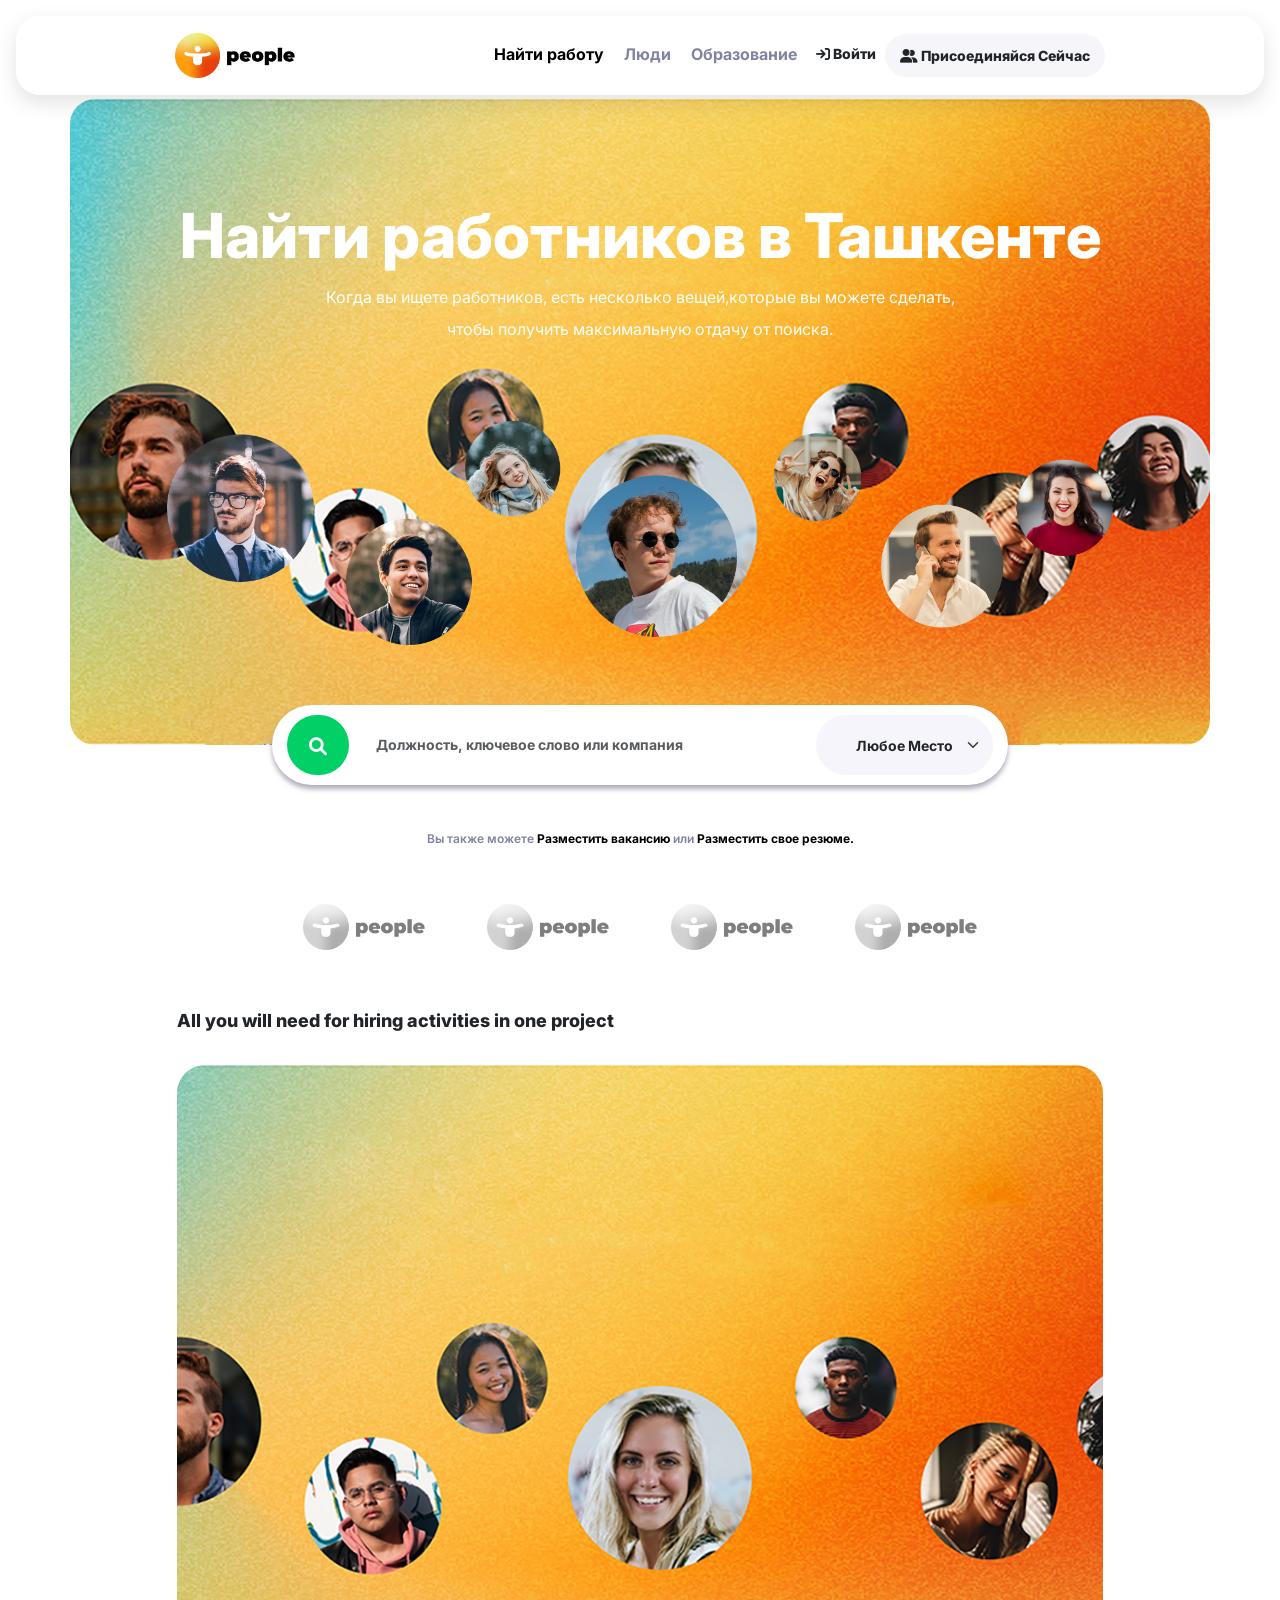
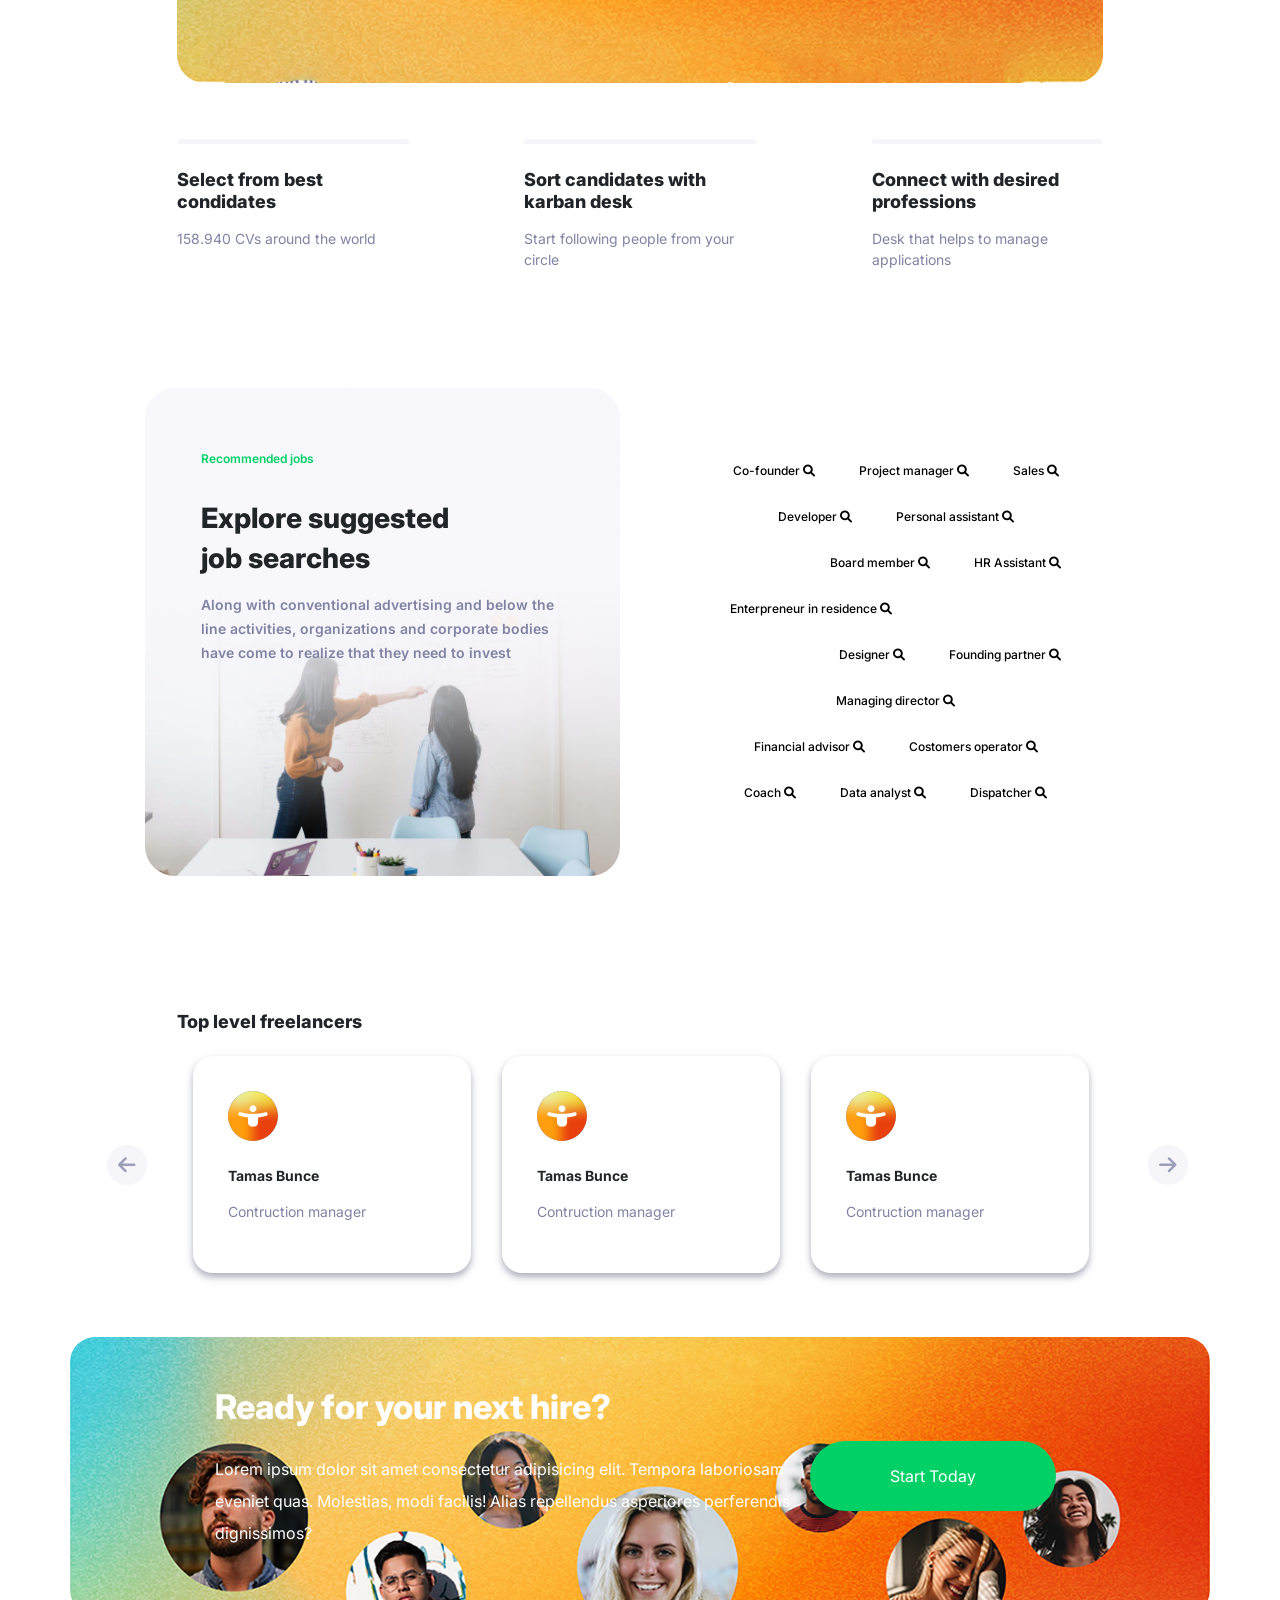
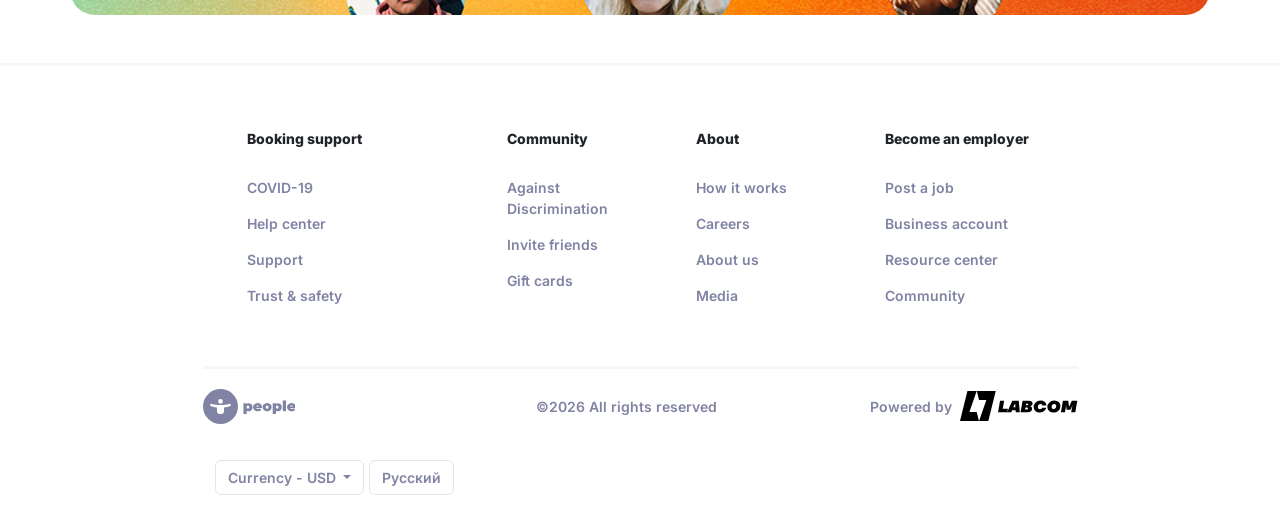
==== commit 0ee704b8: "Updates" ====
--- a/index.html
+++ b/index.html
@@ -9,16 +9,18 @@
     <link rel="preconnect" href="https://fonts.gstatic.com" crossorigin>
     <link href="https://fonts.googleapis.com/css2?family=Inter:wght@100;200;300;400;500;600;700;800;900&display=swap" rel="stylesheet">
     <link rel="stylesheet" href="css/all.css">
-    <link rel="stylesheet" href="css/owl.carousel.css">
+    <link rel="stylesheet" type="text/css" href="slick/slick.css"/>
+    <link rel="stylesheet" type="text/css" href="slick/slick-theme.css"/>
     <link rel="stylesheet" href="css/style.css">
     <link rel="shortcut icon" href="img/icon.png" type="image/x-icon">
     <link rel="icon" href="img/favicon_32x32.png" sizes="32x32">
     <link rel="icon" href="img/favicon_48x48.png" sizes="48x48">
     <link rel="icon" href="img/favicon_96x96.png" sizes="96x96">
     <link rel="icon" href="img/favicon_144x144.png" sizes="144x144">
+    <link rel="alternate" hreflang="uz" href="/uz">
 </head>
 <body>
-    <header class="fixed-top blur-effect">
+    <header class="fixed-top blur-effect App__header mb-1" style="margin: 16px;">
         <div class="container">
             <div class="row justify-content-center">
                 <div class="col-10 text-center">
@@ -28,16 +30,26 @@
                         </a>
                         <ul class="nav justify-content-end">
                           <li class="nav-item">
-                            <a class="nav-link active" aria-current="page" href="#">Find Jobs</a>
+                            <a class="nav-link active" aria-current="page" href="#">Найти работу</a>
                           </li>
                           <li class="nav-item">
-                            <a class="nav-link" href="#">People</a>
+                            <a class="nav-link" href="#">Люди</a>
                           </li>
                           <li class="nav-item">
-                            <a class="nav-link" href="#">Education</a>
+                            <a class="nav-link" href="#">Образование</a>
                           </li>
-                          <a class="btn sign-in p-2" href="signin.html" type="submit"><i class="fa-solid fa-arrow-right-to-bracket"></i> Sign In</a>
-                          <a class="btn join-now" href="signup.html"  type="submit"><i class="fa-solid fa-user-group"></i> Join Now</a>
+                          <!-- <li class="nav-item dropdown">
+                            <a class="nav-link dropdown-toggle" href="#" id="navbarDropdown" role="button" data-bs-toggle="dropdown" aria-expanded="false">
+                              RU
+                            </a>
+                            <ul class="dropdown-menu language-toggler" aria-labelledby="navbarDropdown">
+                              <li><a class="dropdown-item" href="#">English</a></li>
+                              <li><a class="dropdown-item language-item lang_uz" href="uz">UZ</a></li>
+                              <li><a class="dropdown-item language-item lang_ru" href="">RU</a></li>
+                            </ul>
+                          </li> -->
+                          <a class="btn sign-in p-2" href="signin.html" type="submit"><i class="fa-solid fa-arrow-right-to-bracket"></i> Войти</a>
+                          <a class="btn join-now" href="signup.html"  type="submit"><i class="fa-solid fa-user-group"></i> Присоединяйся Сейчас</a>
                         </ul>
                       </nav>
                 </div>
@@ -52,8 +64,8 @@
             <div class="row justify-content-center">
               <div class="col-10 text-center">
                 <div class="text text-white">
-                  <h2 class="text-center">Find jobs in Tashkent</h2>
-                  <p class="text-center">When you're searching for a job, there are few things you<br>can do to get the most out of your search</p>
+                  <h2 class="text-center">Найти работников в Ташкенте</h2>
+                  <p class="text-center">Когда вы ищете работников, есть несколько вещей,которые вы можете сделать,<br>чтобы получить максимальную отдачу от поиска.</p>
               </div>
               <img src="img/header-img.png" class="w-100" alt="">
               </div>
@@ -65,22 +77,35 @@
       <div class="container">
         <div class="row justify-content-center">
           <div class="col-8">
-            <form action="" method="get">
+            <form action="app.html" method="get">
               <button type="submit"><i class="fa-solid fa-magnifying-glass"></i></button>
-              <input class="form-control" type="search" name="" id="" placeholder="Job title, keyword or company">
+              <input class="form-control" type="search" name="" id="" placeholder="Должность, ключевое слово или компания">
               <select class="form-select" aria-label="Default select example">
-                <option selected><i class="fa-regular fa-location-dot"></i>Any Location</option>
+                <option selected><i class="fa-regular fa-location-dot"></i>Любое Место</option>
                 <option value="1">One</option>
                 <option value="2">Two</option>
                 <option value="3">Three</option>
               </select>
             </form>
-            <p>You can also <span>Post a job</span> or <span>Post your resume</span></p>
+            <p>Вы также можете <span>Разместить вакансию</span> или <span>Разместить свое резюме.</span></p>
           </div>
         </div>
       </div>
     </div>
 
+    <section class="sponsors">
+      <div class="container">
+        <div class="row justify-content-center">
+          <div class="col-8 d-flex justify-content-around">
+            <img src="img/people-logo.png" alt="" class="sponsors-logo col-2">
+            <img src="img/people-logo.png" alt="" class="sponsors-logo col-2">
+            <img src="img/people-logo.png" alt="" class="sponsors-logo col-2">
+            <img src="img/people-logo.png" alt="" class="sponsors-logo col-2">
+          </div>
+        </div>
+      </div>
+    </section>
+    
     <section class="proccess">
       <div class="container">
         <div class="row justify-content-center">
@@ -112,12 +137,12 @@
     <section class="cards">
       <div class="container">
         <div class="row d-flex justify-content-center">
-          <div class="col-4 card-1">
+          <div class="col-5 card-1">
             <p class="recommend">Recommended jobs</p>
             <h3 class="heading">Explore suggested <br> job searches</h3>
             <p class="paragraph">Along with conventional advertising and below the line activities, organizations and corporate bodies have come to realize that they need to invest</p>
           </div>
-          <div class="col-4 card-2 align-items-center">
+          <div class="col-5 card-2 align-items-center">
             <div class="d-flex justify-content-center">
               <a href="#" class="search-link">Co-founder <i class="fa-solid fa-magnifying-glass"></i></a>
               <a href="#" class="search-link">Project manager <i class="fa-solid fa-magnifying-glass"></i></a>
@@ -155,24 +180,39 @@
       </div>
     </section>
 
-    <section class="top">
+    <section class="top mb-5">
       <div class="container">
         <div class="row justify-content-center">
           <div class="col-10">
             <h6>Top level freelancers</h6>
             <div class="owl-carousel top-cards justify-content-around">
-              <div class="item">
+              <div class="item col-4 m-3">
                 <img src="img/icon.png" alt="" class="rounded top-img mb-4">
                 <p class="card-title">Tamas Bunce</p>
                 <p class="card-paragraph">Contruction manager</p>
               </div>
-            </div>
-          </div>
-        </div>
-      </div>
-    </section>
-
-    <section class="hire">
+              <div class="item col-4 m-3">
+                <img src="img/icon.png" alt="" class="rounded top-img mb-4">
+                <p class="card-title">Tamas Bunce</p>
+                <p class="card-paragraph">Contruction manager</p>
+              </div>
+              <div class="item col-4 m-3">
+                <img src="img/icon.png" alt="" class="rounded top-img mb-4">
+                <p class="card-title">Tamas Bunce</p>
+                <p class="card-paragraph">Contruction manager</p>
+              </div>
+              <div class="item col-4 m-3">
+                <img src="img/icon.png" alt="" class="rounded top-img mb-4">
+                <p class="card-title">Tamas Bunce</p>
+                <p class="card-paragraph">Contruction manager</p>
+              </div>
+            </div>
+          </div>
+        </div>
+      </div>
+    </section>
+
+    <section class="hire mb-5">
       <div class="container">
         <div class="row justify-content-center">
           <div class="hire-content d-flex justify-content-center align-items-center">
@@ -192,7 +232,7 @@
       <div class="container">
         <div class="row justify-content-center">
           <div class="footer-links col-10 d-flex justify-content-between">
-            <div class="col-2 links">
+            <div class="col-3 links">
               <ul>Booking support
                 <li><a href="">COVID-19</a></li>
                 <li><a href="">Help center</a></li>
@@ -200,7 +240,7 @@
                 <li><a href="">Trust & safety</a></li>
               </ul>
             </div>
-            <div class="col-3 links">
+            <div class="col-2 links">
               <ul>Community
                 <li><a href="">Against Discrimination</a></li>
                 <li><a href="">Invite friends</a></li>
@@ -224,68 +264,105 @@
               </ul>
             </div>
           </div>
-          <div class="col-10 footer-copyright d-flex justify-content-between">
-            <div class="col-5 copyright d-flex justify-content-between">
-              <a href="">Privacy Policy</a>
-              <a href="">License</a>
-              <a href="">API</a>
-              <div class="copyright-bar">&copy;<script>document.write(new Date().getFullYear());</script> All rights reserved</div>
-            </div>
-            <div class="col-4 language d-flex justify-content-end">
-              <div class="btn-group dropup">
-                <button type="button" class="btn dropdown-toggle" data-bs-toggle="dropdown" aria-expanded="false">
-                  Currency - USD
-                </button>
-                <ul class="dropdown-menu">
-                  <li><a href="" class="dropdown-item">English</a></li>
-                  <li><a href="" class="dropdown-item">Russian</a></li>
-                  <li><a href="" class="dropdown-item">Uzbek</a></li>
-                </ul>
-              </div>
-              <div class="btn-group dropup">
-                <button type="button" class="btn dropdown-toggle" data-bs-toggle="dropdown" aria-expanded="false">
-                  English <i class="fa-solid fa-earth-europe"></i>
-                </button>
-                <ul class="dropdown-menu">
-                  <li><a href="" class="dropdown-item">English</a></li>
-                  <li><a href="" class="dropdown-item">Russian</a></li>
-                  <li><a href="" class="dropdown-item">Uzbek</a></li>
-                </ul>
-              </div>
-            </div>
-          </div>
-        </div>
-      </div>
+          <div class="col-10 footer-copyright mb-3 d-flex justify-content-between align-items-center">
+              <div class="footer-logo justify-content-start">
+                <svg id="Layer_1" data-name="Layer 1" xmlns="http://www.w3.org/2000/svg" viewBox="0 0 907.4 342"><path d="M170.83,0h0A171,171,0,0,0-.17,171h0a171,171,0,0,0,171,171h0a171,171,0,0,0,171-171h0A171,171,0,0,0,170.83,0Zm0,98a23,23,0,1,1-23,23A23,23,0,0,1,170.83,98Zm91.92,71.28c-18.37,6-37.58,9.28-57.42,10.91V215a29,29,0,0,1-29,29h-11a29,29,0,0,1-29-29V180.19c-19.84-1.63-39.05-4.94-57.42-10.91a12.44,12.44,0,0,1,7.3-23.78c26.73,7.61,55.15,10,84.62,10s57.89-2.39,84.62-10a12.44,12.44,0,0,1,7.3,23.78Z" transform="translate(0.17)"/><path d="M465.27,143.07a35.06,35.06,0,0,1,13.51,14,43.32,43.32,0,0,1,5,21.1,43,43,0,0,1-5,21,35.13,35.13,0,0,1-13.51,13.93A37,37,0,0,1,446.63,218q-12.81,0-19.55-6.61v32.5H395.29V139.63h30.25V146q6.88-7.74,21.1-7.74A37,37,0,0,1,465.27,143.07ZM448,189.29q3.51-3.93,3.52-11.11T448,167a12.1,12.1,0,0,0-18,0q-3.53,4-3.52,11.18T430,189.29a12.25,12.25,0,0,0,18,0Z" transform="translate(0.17)"/><path d="M575.22,185.49H521.76a12.91,12.91,0,0,0,5.63,6.68,19.1,19.1,0,0,0,9.85,2.32,24.7,24.7,0,0,0,8.51-1.27,30,30,0,0,0,7.53-4.36l16.6,16.74Q558.63,218,536.26,218q-13.93,0-24.48-5.14a38.88,38.88,0,0,1-16.32-14.28,39.77,39.77,0,0,1-.07-41.15A38.94,38.94,0,0,1,511,143.27a51.47,51.47,0,0,1,43.61-.42A36.61,36.61,0,0,1,570,156.5q5.7,9,5.7,21.52Q575.64,178.74,575.22,185.49Zm-49.8-22.93a12.62,12.62,0,0,0-4.22,7.6H546a12.94,12.94,0,0,0-4.22-7.53,12.18,12.18,0,0,0-8.16-2.74A12.39,12.39,0,0,0,525.42,162.56Z" transform="translate(0.17)"/><path d="M603.28,212.85a39.53,39.53,0,0,1-16-14.21,39.69,39.69,0,0,1,0-41.22,39,39,0,0,1,16-14.14,55.12,55.12,0,0,1,46.14,0,38.57,38.57,0,0,1,15.9,14.14,40.11,40.11,0,0,1,0,41.22,39,39,0,0,1-15.9,14.21,54.34,54.34,0,0,1-46.14,0Zm32-23.63q3.51-4,3.52-11.18t-3.52-11.11a12.25,12.25,0,0,0-18,0q-3.52,3.94-3.52,11.11t3.52,11.18a12.1,12.1,0,0,0,18,0Z" transform="translate(0.17)"/><path d="M751,143.07a35,35,0,0,1,13.5,14,43.32,43.32,0,0,1,5,21.1,43,43,0,0,1-5,21A35.17,35.17,0,0,1,751,213.13,37,37,0,0,1,732.36,218q-12.81,0-19.55-6.61v32.5H681V139.63h30.25V146q6.88-7.74,21.1-7.74A37,37,0,0,1,751,143.07Zm-17.24,46.22q3.51-3.93,3.52-11.11T733.76,167a12.1,12.1,0,0,0-18,0q-3.53,4-3.52,11.18t3.52,11.11a12.25,12.25,0,0,0,18,0Z" transform="translate(0.17)"/><path d="M779.48,112.19h31.79V216.58H779.48Z" transform="translate(0.17)"/><path d="M906.8,185.49H853.34a13,13,0,0,0,5.63,6.68,19.1,19.1,0,0,0,9.85,2.32,24.7,24.7,0,0,0,8.51-1.27,29.8,29.8,0,0,0,7.53-4.36l16.6,16.74Q890.21,218,867.84,218q-13.92,0-24.48-5.14A38.88,38.88,0,0,1,827,198.56a39.77,39.77,0,0,1-.07-41.15,38.94,38.94,0,0,1,15.62-14.14,51.47,51.47,0,0,1,43.61-.42,36.61,36.61,0,0,1,15.33,13.65q5.7,9,5.7,21.52Q907.22,178.74,906.8,185.49ZM857,162.56a12.62,12.62,0,0,0-4.22,7.6h24.76a12.94,12.94,0,0,0-4.22-7.53,12.18,12.18,0,0,0-8.16-2.74A12.31,12.31,0,0,0,857,162.56Z" transform="translate(0.17)"/></svg>
+              </div>
+              <div class="copyright-bar d-flex justify-content-center">&copy;<script>document.write(new Date().getFullYear());</script> All rights reserved</div>
+              <div class="powered d-flex justify-content-end align-items-center">
+                <p class="powered-text">Powered by</p>
+                <div class="powered-logo"><svg id="Layer_1" data-name="Layer 1" xmlns="http://www.w3.org/2000/svg" viewBox="0 0 1039.92 266"><polygon points="66 0 0 266 168 266 148.15 187 83.28 187 148 0 66 0"/><polygon points="251 266 317 0 149 0 168.85 79 233.72 79 169 266 251 266"/><path d="M389.23,156.15h45.6L429.19,188h-81.8L365.2,86.66h36.19Z" transform="translate(-10.04 0.47)"/><path d="M505,188l-1.73-18.82H472.18L463.79,188h-36.2l46-101.34h57.18L540.47,188Zm-10.71-70.94-11.87,26.78H502l-1.88-26.78Z" transform="translate(-10.04 0.47)"/><path d="M564.83,86.66h56q15.49,0,24,6.66t8.55,16.5a22.63,22.63,0,0,1-10.22,19.71A31.42,31.42,0,0,1,633,133.85l-.14,1.45a28.91,28.91,0,0,1,8.1,4.2q8.12,6.66,8.11,16.65A29.13,29.13,0,0,1,638.91,179q-10.21,9-28.16,9H547Zm22.88,76h16.07q9.12,0,9.12-8.68,0-7.24-8.69-7.24H590.46ZM607.83,112H596.68l-2.31,13h12.74a8.3,8.3,0,0,0,5.86-2,6.88,6.88,0,0,0,2.1-5.29,5.36,5.36,0,0,0-1.81-4.12A7.79,7.79,0,0,0,607.83,112Z" transform="translate(-10.04 0.47)"/><path d="M723.65,83.76q22.59,0,36.34,11.8t17.37,31.63H741.75a18.55,18.55,0,0,0-3.48-6.51q-5.35-6.51-15.34-6.51A20.48,20.48,0,0,0,707,121.53q-6.51,7.31-6.51,19.47,0,9.12,4.92,14.33t13.13,5.2a20.92,20.92,0,0,0,15.35-6.37,26.32,26.32,0,0,0,4.78-6.37h36.48a65.58,65.58,0,0,1-11.58,21.57q-17.82,21.58-45.75,21.57-25.05,0-40-13.75t-15-35.47q0-24,17.51-41T723.65,83.76Z" transform="translate(-10.04 0.47)"/><path d="M839.61,190.89q-25.05,0-40-13.75t-15-35.47q0-24,17.51-41t43.29-16.94q25,0,40,13.76t15,35.47q0,24-17.52,41T839.61,190.89Zm.72-30.4a20.49,20.49,0,0,0,15.93-7.31q6.51-7.32,6.51-19.47,0-9.12-4.92-14.33t-13.17-5.21a20.49,20.49,0,0,0-15.93,7.36q-6.51,7.31-6.51,19.47,0,9.12,4.92,14.33t13.17,5.2Z" transform="translate(-10.04 0.47)"/><path d="M1001.61,86.66H1050L1032.15,188H996l8.11-46.18,4.49-13.18h-1.45l-18,36.2h-33.3l-5.21-36.2H949v13.18L940.93,188H904.76l17.8-101.34h47.92l5.5,47.05h3.62Z" transform="translate(-10.04 0.47)"/></svg></div>
+                <!-- <img src="img/labcom.svg" class="powered-logo" height="30px" alt=""> -->
+              </div>
+            </div>
+            <div class="col-10">
+              <div class="language mb-4 d-flex">
+                <div class="btn-group dropdown">
+                  <button type="button" class="btn dropdown-toggle" data-bs-toggle="dropdown" aria-expanded="false">
+                    Currency - USD
+                  </button>
+                  <ul class="dropdown-menu">
+                    <li><a href="" class="dropdown-item">English</a></li>
+                    <li><a href="" class="dropdown-item">Russian</a></li>
+                    <li><a href="" class="dropdown-item">Uzbek</a></li>
+                  </ul>
+                </div>
+                <button class="btn" type="button" data-bs-toggle="offcanvas" data-bs-target="#offcanvasWithBackdrop" aria-controls="#offcanvasWithBackdrop">Русский</button>
+    
+                <div class="offcanvas offcanvas-bottom" tabindex="-1" id="offcanvasWithBackdrop" aria-labelledby="offcanvasWithBackdropLabel">
+                  <div class="offcanvas-header">
+                    <h5 class="offcanvas-title" id="offcanvasWithBackdropLabel">Choose language</h5>
+                    <button type="button" class="btn-close text-reset" data-bs-dismiss="offcanvas" aria-label="Close"></button>
+                  </div>
+                  <div class="offcanvas-body small">
+                    <ul class="nav flex-column">
+                      <li class="nav-item"><a class="nav-link p-1" href="">Русский</a></li>
+                      <li class="nav-item"><a class="nav-link p-1" href="">O'zbekcha</a></li>
+                      <li class="nav-item"><a class="nav-link p-1" href="">English</a></li>
+                    </ul>
+                  </div>
+                </div>
+                <!-- <div class="btn-group dropup">
+                  <button type="button" class="btn dropdown-toggle" data-bs-toggle="dropdown" aria-expanded="false">
+                    English <i class="fa-solid fa-earth-europe"></i>
+                  </button>
+                  <ul class="dropdown-menu">
+                    <li><a href="" class="dropdown-item">English</a></li>
+                    <li><a href="" class="dropdown-item">Russian</a></li>
+                    <li><a href="" class="dropdown-item">Uzbek</a></li>
+                  </ul>
+                </div> -->
+              </div>
+            </div>
+          </div>
+        </div>
     </footer>
     <div class="scrollbar"></div>
-
+    
     <script src="js/jquery.min.js"></script>
-    <script src="js/owl.carousel.js"></script>
-    <script src="js/owl.carousel.min.js"></script>
-    <script src="https://cdn.jsdelivr.net/npm/bootstrap@5.1.3/dist/js/bootstrap.bundle.min.js" integrity="sha384-ka7Sk0Gln4gmtz2MlQnikT1wXgYsOg+OMhuP+IlRH9sENBO0LRn5q+8nbTov4+1p" crossorigin="anonymous"></script>
+    <script type="text/javascript" src="slick/slick.min.js"></script>
+    <script src="https://cdn.jsdelivr.net/npm/@popperjs/core@2.10.2/dist/umd/popper.min.js" integrity="sha384-7+zCNj/IqJ95wo16oMtfsKbZ9ccEh31eOz1HGyDuCQ6wgnyJNSYdrPa03rtR1zdB" crossorigin="anonymous"></script>
+    <script src="https://cdn.jsdelivr.net/npm/bootstrap@5.1.3/dist/js/bootstrap.min.js" integrity="sha384-QJHtvGhmr9XOIpI6YVutG+2QOK9T+ZnN4kzFN1RtK3zEFEIsxhlmWl5/YESvpZ13" crossorigin="anonymous"></script>   
+    <script src="js/language.js"></script>  
     <script>
-      $(document).ready(function() {
-              var owl = $('.owl-carousel');
-              owl.owlCarousel({
-                loop: true,
-                margin:10,
-                nav:true,
-                responsive: {
-                  0: {
-                    items: 1
-                  },
-                  576: {
-                    items: 4
-                  },
-                  992: {
-                    items: 4
-                  },
-                  1400: {
-                    items: 4
-                  }
-                }
-              })
-            })
+      $('.top-cards').slick({
+          accessibility: true,
+          arrows: true,
+          /* prevArrow: <button class="slick-prev"><i class="fa-solid fa-angle-left"></i></button>,
+          nextArrow: <button class="slick-next"><i class="fa-solid fa-angle-right"></i></button>, */
+          infinite: true,
+          speed: 300,
+          autoplay: true,
+          slidesToShow: 3,
+          slidesToScroll: 1,
+          responsive: [
+            {
+              breakpoint: 1024,
+              settings: {
+                slidesToShow: 3,
+                slidesToScroll: 1,
+                infinite: true,
+              }
+            },
+            {
+              breakpoint: 600,
+              settings: {
+                slidesToShow: 2,
+                slidesToScroll: 1
+              }
+            },
+            {
+              breakpoint: 480,
+              settings: {
+                slidesToShow: 1,
+                slidesToScroll: 1
+              }
+            }
+            // You can unslick at a given breakpoint now by adding:
+            // settings: "unslick"
+            // instead of a settings object
+          ]
+        });
     </script>
 </body>
 </html>
--- a/css/style.css
+++ b/css/style.css
@@ -47,35 +47,7 @@
 
 * {
     text-decoration: none;
-    box-sizing: content-box;
-}
-
-html:not(.style-scope) {
-    --ytd-scrollbar-width: 8px;
-}
-
-html:not(.style-scope)[standardized-themed-scrollbar] {
-    scrollbar-color: var(--yt-spec-text-secondary) transparent;
-}
-
-
-
-.ytp-big-mode:not(.ytp-touch-mode) ::-webkit-scrollbar {
-    width: 15px
-}
-
-.html5-video-player:not(.ytp-touch-mode) ::-webkit-scrollbar-track {
-    background-color: #424242
-}
-
-.html5-video-player:not(.ytp-touch-mode) ::-webkit-scrollbar-thumb {
-    background-color: #8e8e8e;
-    border: 1px solid #424242;
-    border-radius: 5px;
-}
-
-.ytp-big-mode:not(.ytp-touch-mode) ::-webkit-scrollbar-thumb {
-    border-radius: 8px
+    box-sizing: border-box;
 }
 
 body {
@@ -95,10 +67,9 @@
 
 /* Track */
 body::-webkit-scrollbar-track {
-    background-color: #f5f5fa;
+    background-color: #f5f5fa00;
     padding: 7px;
 }
-
 /* Handle */
 body::-webkit-scrollbar-thumb {
     /* box-shadow: inset 0 0 5px rgba(0, 0, 0, 0.25); */
@@ -133,6 +104,7 @@
     flex-shrink: 0;
     position: sticky;
     z-index: 10;
+    top: 16px;
     background-color: rgba(255, 255, 255, 0.75);
     -moz-background-color: rgb(255, 255, 255);
     backdrop-filter: blur(15px);
@@ -142,6 +114,14 @@
     /* box-shadow: 0 4px 8px rgb(152 155 168 / 15%); */
 }
 
+.dropdown-menu{
+    background-color: rgba(255, 255, 255, 0.75);
+    -moz-background-color: rgb(255, 255, 255);
+    backdrop-filter: blur(15px);
+    -moz-backdrop-filter: blur(15px);
+    -webkit-backdrop-filter: blur(15px);
+}
+
 .nav-link {
     color: #8083A3 !important;
     font-weight: 700;
@@ -153,12 +133,16 @@
     color: #000 !important;
 }
 
-.header .container {
+.header .container, .app-header .container {
     border-radius: 25px;
     padding: 100px 0;
+    background-size: cover;
     background-image: url(../img/header-bg.png);
-    background-size: cover;
     background-position: center;
+}
+
+.header-img{
+    margin-bottom: 100px;
 }
 
 .header .text {
@@ -168,6 +152,15 @@
 .header h2 {
     font-weight: 800;
     font-size: 62px;
+}
+.header h3{
+    font-weight: 800;
+    font-size: 48px;
+}
+
+.app-text p{
+    font-size: 14px;
+    line-height: 20px;
 }
 
 .header p {
@@ -191,8 +184,8 @@
     border-radius: 40px;
     margin-bottom: 45px;
     box-shadow: 0px 4px 7px 0px #999babd0;
-    -webkit-box-shadow: 0px 5px 5px 0px #999babd0;
-    -moz-box-shadow: 0px 5px 7px 0px #999babd0;
+    -webkit-box-shadow: 0px 4px 5px 0px #999babd0;
+    -moz-box-shadow: 0px 0px 5px 0px #999babd0;
 }
 
 .header-form button {
@@ -207,7 +200,7 @@
 
 .header-form input {
     border: none;
-    height: 62px;
+    /* height: 62px; */
     font-weight: 700;
     background: none;
     border-radius: 0 !important;
@@ -226,12 +219,12 @@
 }
 
 .header-form select {
-    width: 225px;
+    width: auto;
     padding: 20px 40px;
     font-weight: 700;
     border-radius: 31px;
     margin: 10px 15px;
-    background: #f6f5fb;
+    background-color: #f6f5fb;
     border: none;
     font-size: 14px;
 }
@@ -258,7 +251,7 @@
     background-size: cover;
     background-position: bottom;
     border-radius: 30px;
-    height: 364px;
+    /* height: 364px; */
 }
 
 .card-1,
@@ -299,6 +292,7 @@
     background: #fff;
     color: #000;
     margin: 4px;
+    margin-left: 0;
     border-radius: 26px;
     font-size: 12px;
     font-weight: 500;
@@ -368,17 +362,17 @@
 
 .hire-link {
     background: #00D066;
-    padding: 25px 92px;
+    padding: 25px 80px;
     border-radius: 50px;
     color: #fff;
 }
 
-.hire {
+/* .hire {
     margin-bottom: 130px;
-}
+} */
 
 footer {
-    background: #fff;
+    /* background: #fff; */
     border-top: 3px solid #f5f5fa;
     padding: 62px 115px 0;
 }
@@ -409,22 +403,35 @@
 .footer-copyright {
     border-top: 3px solid #f5f5fa;
     padding: 20px 0;
-}
-
-.copyright {
     color: #8083A3 !important;
     font-weight: 600;
     font-size: 14px;
 }
 
-.copyright a {
-    color: #8083A3;
-}
+.footer-logo svg{
+    fill: #8083A3;
+    height: 35px;
+}
+
+.footer-logo{
+    width: 180px;
+}
+
+.powered-text{
+    margin-right: 8px;
+    margin-bottom: 0;
+}
+.powered-logo svg{
+    height: 30px;
+}
+
 
 .language button {
     color: #8083A3;
     font-size: 14px;
     font-weight: 600;
+    border: 1px solid #e4e6e8;
+    margin-right: 5px;
 }
 
 .sign-in,
@@ -445,9 +452,8 @@
     background-image: url(../img/header-bg.png);
     background-position: center;
     background-size: cover;
-    padding-top: 120px;
-    padding-bottom: 75px;
-    margin-right: 120px !important;
+    padding: 120px 0 75px;
+    margin-right: 100px !important;
 }
 
 .background .title,
@@ -495,6 +501,20 @@
 
 .signup-form .btn-success {
     border-radius: 30px;
+    font-weight: 500;
+}
+
+.signup-form .border{
+    border: 2px dashed #8e8e8e !important;
+}
+
+.signup-form__title{
+    font-weight: 800;
+}
+
+.signup-form label{
+    font-weight: 600;
+    color: #8083A3;
 }
 
 .form-check-label {
@@ -503,19 +523,14 @@
     color: #8083A3;
 }
 
-.form-control,
-.label {
-    height: auto !important;
+.form-control {
+    /* height: auto !important; */
     color: #000;
     font-weight: 800;
     border-radius: 10px;
     font-size: 16px;
 }
 
-.label {
-    color: #000;
-    font-weight: 600;
-}
 
 .form-check-input:checked[type=checkbox] {
     background-color: #00D066 !important;
@@ -538,9 +553,6 @@
     text-align: center;
 }
 
-.btn svg {
-    padding-right: 18px;
-}
 
 .signup-with .btn {
     border: 1px solid #e4e6e8;
@@ -571,5 +583,367 @@
 
 .top-cards .item{
     padding: 35px;
+    background-color: #fff;
+    box-shadow: 0px 4px 7px 0px #999babd0;
+    -webkit-box-shadow: 0px 4px 7px 0px #999babd0;
+    -moz-box-shadow: 0px 0px 7px 0px #999babd0;
+    border-radius: 20px;
+    margin-right: 15px !important;
+}
+.slick-arrow{
+    background-color: #f5f5fa !important;
+    width: 40px;
+    height: 40px;
+    border-radius: 50%;
+}
+.slick-prev::before, .slick-next::before{
+    font-family: 'Font Awesome 6 Free';
+    font-style: normal;
+    font-weight: 900;
+    color: #8083A3 !important;
+}
+.slick-prev{
+    left: -70px;
+}
+.slick-next{
+    right: -85px;
+}
+.dropdown-menu .dropdown-item {
+    width: auto !important;
+}
+.sponsors-logo{
+    filter: grayscale(100%);
+    -webkit-filter: grayscale(100%);
+    -moz-filter: grayscale(100%);
+    opacity: 0.5;
+    transition: cubic-bezier(0.075, 0.82, 0.165, 1);
+}
+.sponsors-logo:hover{
+    filter: grayscale(0%);
+    -webkit-filter: grayscale(0%);
+    -moz-filter: grayscale(0%);
+    opacity: 1;
+}
+header{
+    border-bottom: 3px solid #f5f5fa;
+}
+
+#load{
+    background-color: #fff;
+}
+
+.loading{
+    display: flex;
+    height: 100%;
+    width: 100%;
+    background-color: #fff;
+    justify-content: center;
+    align-items: center;
+    position: fixed;
+    top: 0;
+    left: 0;
+    opacity: 1;
+    z-index: 14000;
+    transition: opacity 3s linear 1s;
+}
+.loading img{
+    width: 10%;
+    opacity: 1;
+}
+.load-disabled .loading{
+    opacity: 0;
+}
+#page{
+    display: none;
+}
+.notification i{
+    font-size: 18px;
+}
+.profile{
+    font-size: 26px;
+}
+/* .form-select option{
+    text-align: center;
+} */
+.filter-select{
+    padding: 10px 14px !important;
+    border: 2px solid #f5f5fa !important;
+    background-color: #fff !important;
+    width: 140px !important;
+    font-size: 14px;
+    margin: 10px !important;
+}
+
+.App__header{
+    /* margin-top: 16px; */
+    /* width: calc(100% - 32px); */
+    border-radius: 24px;
+    border: none;
+    box-shadow: 0 8px 20px rgb(117 115 111 / 20%) !important;
+}
+.App__header .navbar{
+    /* margin: 10px 25px !important; */
+    padding: 0;
+}
+.App__header .nav-link{
+    padding: 8px 10px !important;
+}
+.app iframe{
+    width: 100%;
+    height: 100vh;
+    margin: 0 !important;
+}
+
+.App__header .row{
+    margin: 12px 0 !important;
+}
+
+.App__header .row>*{
+    padding: 0 !important;
+}
+
+.app{
+    box-sizing: border-box;
+    height: 100%;
+    padding: 16px !important;
+}
+
+.space{
+    position: absolute;
+    right: 16px;
+    left: 16px;
+    display: flex;
+    justify-content: space-between;
+    box-sizing: border-box;
+    padding-left: 376px;
+}
+
+._1UovmbGjc3DKtpLGbwvuqV {
+    display: flex;
+    width: 48px !important;
+    height: 48px !important;
+    pointer-events: visiblePainted;
+    border-radius: 50% !important;
+    background-color: var(--bg-main-color);
+}
+
+.layout-control-group, ._side_left{
+    display: none !important;
+}
+.map-widget-layout-view__bottom-layout{
+    display: none !important;
+}
+.search-widget{
+    position: absolute;
+    display: flex;
+    flex-direction: column;
+    justify-content: center;
+    width: 360px !important;
+    max-height: calc(100% - 70px);
+    transition: margin 1s ease 0s;
+}
+.form-main{
+    overflow: scroll;
+    scrollbar-width: 0;
+}
+.form-main::-webkit-scrollbar, .form-control::-webkit-scrollbar {
+    display: none;
+}
+    
+.submit-btn{
+    padding: 16px;
+    position: absolute;
+    width: 100%;
+    z-index: 1;
+    bottom: 0;
+    border-radius: 24px;
+    box-shadow: 0 -4px 20px rgb(117 115 111 / 20%);
+    background-color: #fff;
+    box-sizing: border-box;
+    margin-bottom: 0;
+    transition: box-shadow .5s ease-in-out;
+}
+.submit {
+    transition: background-color .15s linear;
+}
+.submit::after {
+    transform: scale(0);
+}
+.send-btn:focus{
+    background-color: #fff;
+}
+.submit:focus{
     background-color: #f5f5fa;
+}
+.submit:hover{
+    color: #fff;
+}
+
+@media screen and (-webkit-min-device-pixel-ratio:0) {
+    input[type='range'] {
+      overflow: hidden;
+      -webkit-appearance: none;
+    }
+    
+    input[type='range']::-webkit-slider-runnable-track {
+      -webkit-appearance: none;
+      color: #f5f5fa;
+    }
+    
+    input[type='range']::-webkit-slider-thumb {
+      -webkit-appearance: none;
+      cursor: ew-resize;
+      background: #00D066;
+    }
+
+}
+
+.group .form-check{
+    display: flex;
+    align-items: center;
+}
+.group .form-check input{
+    margin-right: 5px;
+    height: 32px;
+    width: 32px;
+}
+.group .form-check input:checked{
+    background-color: #00D066 !important;
+}
+
+.search-form form {
+    display: flex;
+    border-radius: 40px;
+    margin-right: 8px;
+    box-shadow: 0px 3px 4px 0px #999bab4d;
+    -webkit-box-shadow: 0px 3px 4px 0px #999bab4d;
+    -moz-box-shadow: 0px 0px 3px 0px #999bab4d;
+}
+
+.search-form button {
+    background: #00D066;
+    border-radius: 31px;
+    border: none;
+    color: #fff;
+    margin: 5px;
+    padding: 10px 13px;
+    font-size: 12px;
+}
+
+.search-form input {
+    border: none;
+    /* height: 62px; */
+    font-weight: 700;
+    background: none;
+    border-radius: 0 !important;
+    font-size: 14px;
+}
+
+.list-group{
+    border-radius: 25px;
+}
+
+.list-group-item{
+    padding: 15px 25px;
+    font-weight: 800;
+    font-size: 16px;
+    border: 2px solid #f5f5fa;
+}
+
+.list-group-item a{
+    color: #000;
+}
+.list-group-link{
+    display: flex;
+}
+.list-group-img{
+    margin-right: 14px;
+    background-color: #f5f5fa;
+    height: 48.5px;
+    width: 48.5px;
+    border-radius: 50%;
+}
+.list-group-img img{
+    height: 48.5px; 
+    border-radius: 50%;
+}
+.list-group-link p{
+    margin: 0;
+}
+.list-group-item:last-child{
+    background-color: #f5f5fa;
+    text-align: center !important;
+}
+.list-group-item:last-child a{
+    color: #8083A3;
+}
+.list-group-item span{
+    color: #8083A3;
+    font-weight: 500;
+    font-size: 15px;
+}
+.follow-btn{
+    padding: 12px 14px !important;
+    font-size: 14px;
+    height: 100%;
+    font-weight: 500;
+    border-radius: 24px !important;
+}
+.post-form{
+    box-shadow: 0px 3px 4px 0px #999bab4d;
+    -webkit-box-shadow: 0px 3px 4px 0px #999bab4d;
+    -moz-box-shadow: 0px 0px 3px 0px #999bab4d;
+    border-radius: 20px;
+    padding: 20px 25px;
+}
+.post-form form{
+    display: flex;
+}
+.post-form .image{
+    padding: 10px 15px;
+    border-radius: 50%;
+}
+.post-form span{
+    border: none;
+    padding: 12px;
+    background-color: #f5f5fa;
+    margin-right: 10px;
+    border-radius: 24px;
+}
+
+.btn-light{
+    background-color: #f5f5fa !important;
+    border-color: #f5f5fa !important;
+}
+
+.modal-content{
+    border-radius: 20px !important;
+}
+.modal-body .profile p{
+    font-weight: 800;
+    font-size: 16px;
+    margin: 0;
+}
+.modal-body .profile{
+    margin-bottom: 16px;
+}
+.modal-header .btn-close{
+    background-color: #f5f5fa;
+    border-radius: 50%;
+    margin-left: 0 !important;
+    margin: 2px;
+}
+.modal-header h5{
+    font-weight: 800;
+}
+.post-submitbtn{
+    font-weight: 600;
+}
+
+.text-success{
+    color: #00D066 !important;
+}
+
+.verified{
+    background-image: url("data:image/svg+xml,%3Csvg id='Layer_1' data-name='Layer 1' xmlns='http://www.w3.org/2000/svg' viewBox='0 0 385.98 385.98'%3E%3Cdefs%3E%3Cstyle%3E.cls-1%7Bfill:%233997ef;%7D%3C/style%3E%3C/defs%3E%3Cpath class='cls-1' d='M860,392.7a20,20,0,0,1,0-17.4l14-28.95a20,20,0,0,0-6.77-25.24L840.65,303A20,20,0,0,1,832,288l-2.37-32.07a20,20,0,0,0-18.47-18.47L779,235.05a20,20,0,0,1-15.07-8.7l-18.08-26.58A20,20,0,0,0,720.65,193L691.7,207a20,20,0,0,1-17.4,0l-28.95-14a20,20,0,0,0-25.24,6.77L602,226.35a20,20,0,0,1-15.07,8.7l-32.07,2.37a20,20,0,0,0-18.47,18.47L534.05,288a20,20,0,0,1-8.7,15.07l-26.58,18.08A20,20,0,0,0,492,346.35l14,28.95a20,20,0,0,1,0,17.4l-14,28.95a20,20,0,0,0,6.77,25.24L525.35,465a20,20,0,0,1,8.7,15.07l2.37,32.07a20,20,0,0,0,18.47,18.47L587,533a20,20,0,0,1,15.07,8.7l18.08,26.58A20,20,0,0,0,645.35,575l28.95-14a20,20,0,0,1,17.4,0l28.95,14a20,20,0,0,0,25.24-6.77L764,541.65A20,20,0,0,1,779,533l32.07-2.37a20,20,0,0,0,18.47-18.47L832,480a20,20,0,0,1,8.7-15.07l26.58-18.08A20,20,0,0,0,874,421.65ZM659.36,456.12l-66.21-67.19,20.44-21.44L659.08,414l93.42-91.43L773,342Z' transform='translate(-490.01 -191.01)'/%3E%3C/svg%3E");
 }
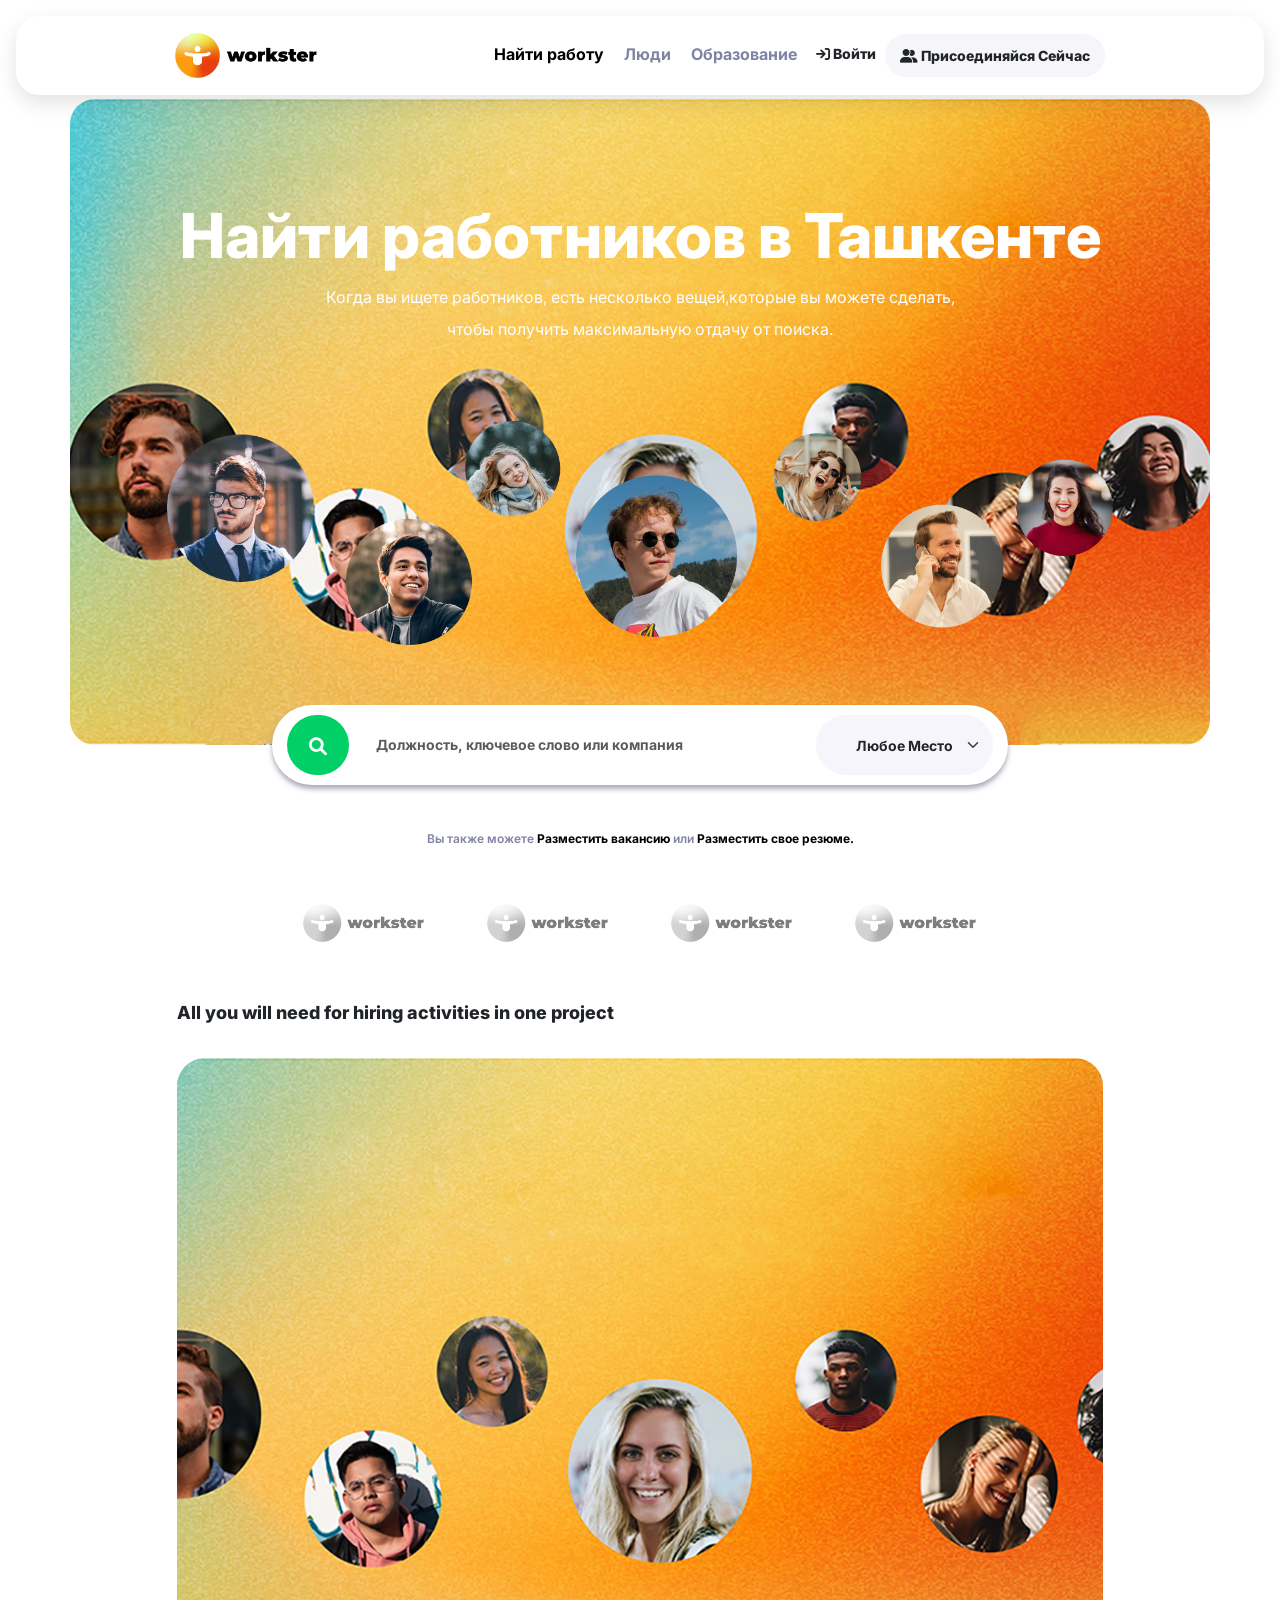
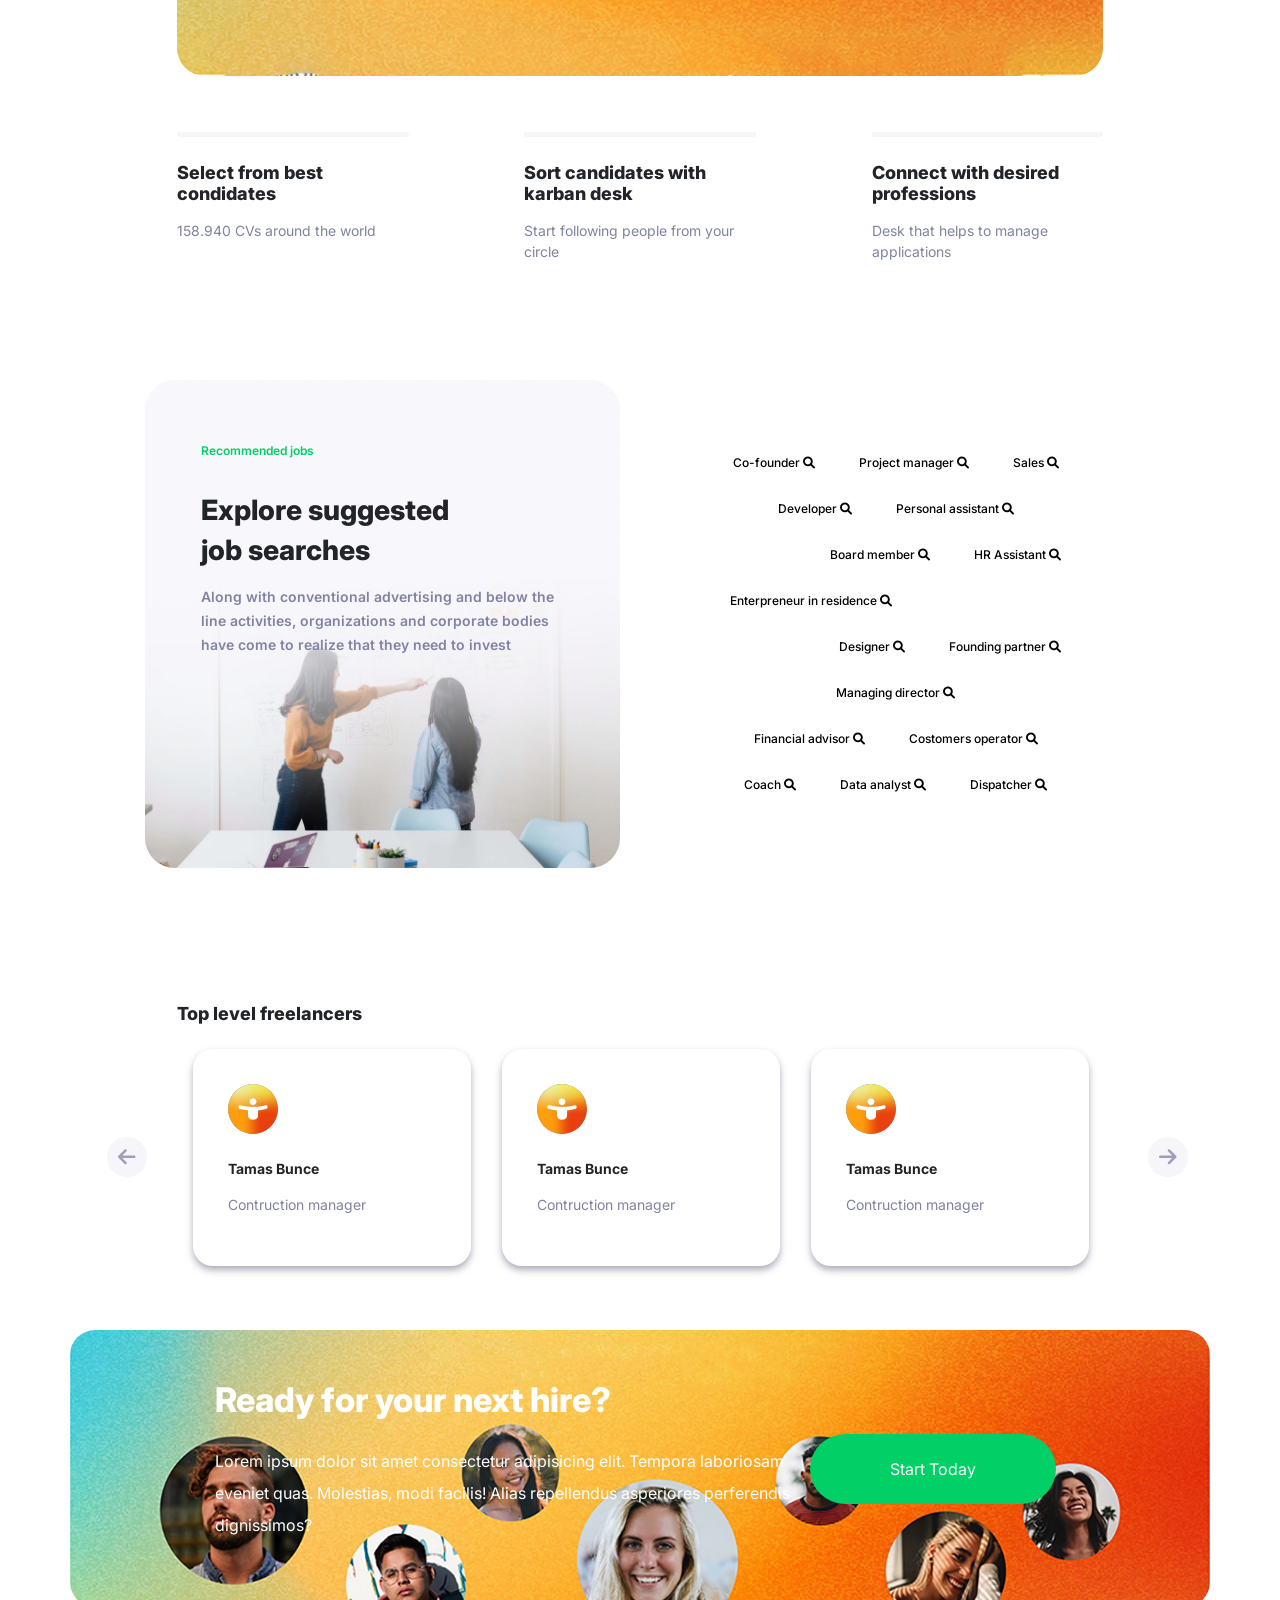
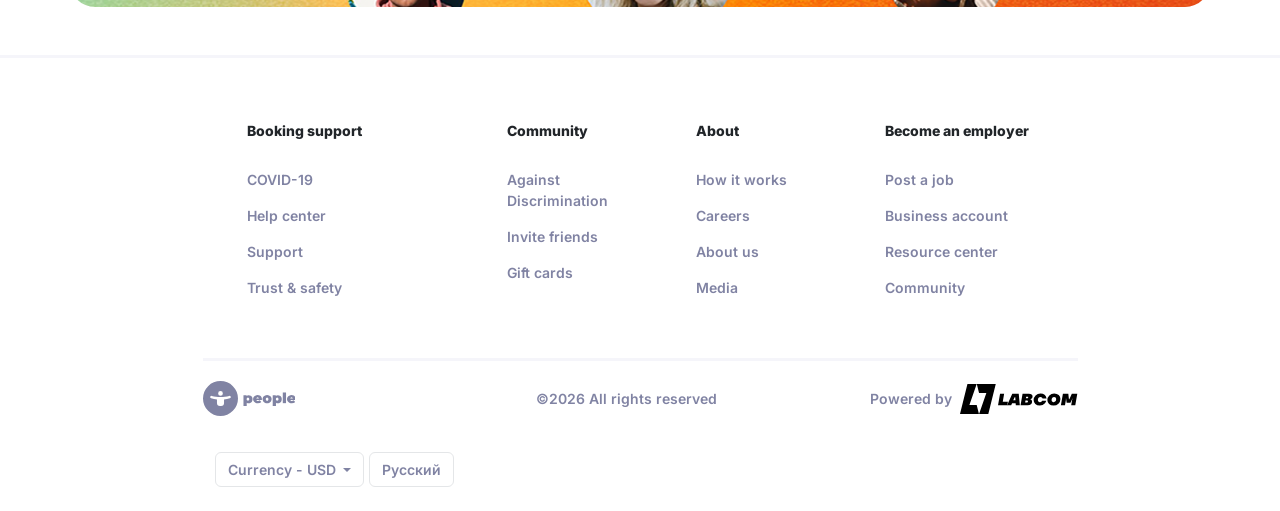
==== commit 70db8b87: "Update 2208026 Updated titles" ====
--- a/index.html
+++ b/index.html
@@ -4,7 +4,7 @@
     <meta charset="UTF-8">
     <meta http-equiv="X-UA-Compatible" content="IE=edge">
     <meta name="viewport" content="width=device-width, initial-scale=1.0">
-    <title>People</title>
+    <title>workster</title>
     <link href="https://cdn.jsdelivr.net/npm/bootstrap@5.1.3/dist/css/bootstrap.min.css" rel="stylesheet" integrity="sha384-1BmE4kWBq78iYhFldvKuhfTAU6auU8tT94WrHftjDbrCEXSU1oBoqyl2QvZ6jIW3" crossorigin="anonymous">
     <link rel="preconnect" href="https://fonts.gstatic.com" crossorigin>
     <link href="https://fonts.googleapis.com/css2?family=Inter:wght@100;200;300;400;500;600;700;800;900&display=swap" rel="stylesheet">
--- a/css/style.css
+++ b/css/style.css
@@ -141,6 +141,14 @@
     background-position: center;
 }
 
+.search-bg{
+    border-radius: 25px;
+    padding: 100px 0;
+    background-size: cover;
+    background-image: url(../img/search_slider.jpg);
+    background-position: top;
+}
+
 .header-img{
     margin-bottom: 100px;
 }
@@ -186,6 +194,52 @@
     box-shadow: 0px 4px 7px 0px #999babd0;
     -webkit-box-shadow: 0px 4px 5px 0px #999babd0;
     -moz-box-shadow: 0px 0px 5px 0px #999babd0;
+}
+
+.header-form .search-form{
+    background-color: rgba(255, 255, 255, 0.75);
+    -moz-background-color: rgb(255, 255, 255);
+    backdrop-filter: blur(15px);
+    -moz-backdrop-filter: blur(15px);
+    -webkit-backdrop-filter: blur(15px);
+    padding: 10px 28px;
+    height: auto;
+    box-shadow: 0px 5px 15px 0px #999babd0;
+    -webkit-box-shadow: 0px 5px 15px 0px #999babd0;
+    border-radius: 24px;
+}
+
+.header-form .text{
+    font-weight: 400;
+    font-size: 14px;
+}
+
+.suggested-btn a{
+    border: 1px solid #e4e6e8;
+}
+
+.header-form .search-form input{
+    padding: 0;
+}
+
+.header-form .search-form button{
+    margin: 4px;
+    padding: 16px 19px;
+}
+
+.header-form .search-form select{
+    width: 100%;
+    font-weight: 700;
+    margin: 0;
+    padding-left: 12px;
+    padding-right: 12px;
+    background-color: transparent;
+    border: none;
+    font-size: 14px;
+}
+
+.header-form .search-form select label{
+    padding-left: 10px;
 }
 
 .header-form button {
@@ -946,4 +1000,32 @@
 
 .verified{
     background-image: url("data:image/svg+xml,%3Csvg id='Layer_1' data-name='Layer 1' xmlns='http://www.w3.org/2000/svg' viewBox='0 0 385.98 385.98'%3E%3Cdefs%3E%3Cstyle%3E.cls-1%7Bfill:%233997ef;%7D%3C/style%3E%3C/defs%3E%3Cpath class='cls-1' d='M860,392.7a20,20,0,0,1,0-17.4l14-28.95a20,20,0,0,0-6.77-25.24L840.65,303A20,20,0,0,1,832,288l-2.37-32.07a20,20,0,0,0-18.47-18.47L779,235.05a20,20,0,0,1-15.07-8.7l-18.08-26.58A20,20,0,0,0,720.65,193L691.7,207a20,20,0,0,1-17.4,0l-28.95-14a20,20,0,0,0-25.24,6.77L602,226.35a20,20,0,0,1-15.07,8.7l-32.07,2.37a20,20,0,0,0-18.47,18.47L534.05,288a20,20,0,0,1-8.7,15.07l-26.58,18.08A20,20,0,0,0,492,346.35l14,28.95a20,20,0,0,1,0,17.4l-14,28.95a20,20,0,0,0,6.77,25.24L525.35,465a20,20,0,0,1,8.7,15.07l2.37,32.07a20,20,0,0,0,18.47,18.47L587,533a20,20,0,0,1,15.07,8.7l18.08,26.58A20,20,0,0,0,645.35,575l28.95-14a20,20,0,0,1,17.4,0l28.95,14a20,20,0,0,0,25.24-6.77L764,541.65A20,20,0,0,1,779,533l32.07-2.37a20,20,0,0,0,18.47-18.47L832,480a20,20,0,0,1,8.7-15.07l26.58-18.08A20,20,0,0,0,874,421.65ZM659.36,456.12l-66.21-67.19,20.44-21.44L659.08,414l93.42-91.43L773,342Z' transform='translate(-490.01 -191.01)'/%3E%3C/svg%3E");
+}
+
+.recommended .text{
+    color: #8083A3;
+    font-weight: 400;
+    font-size: 14px;
+}
+
+.recommended .list-group-img img{
+    padding: 10px;
+}
+
+.recommended .list-group-item{
+    padding: 25px 15px;
+}
+
+.recommended .list-group-item:last-child{
+    background-color: transparent;
+    text-align: left !important;
+}
+.list-group-item:last-child a{
+    color: #000;
+}
+
+.btn-outline-light{
+    border: 2px solid #f5f5fa;
+    color: #000;
+    font-weight: 600;
 }
